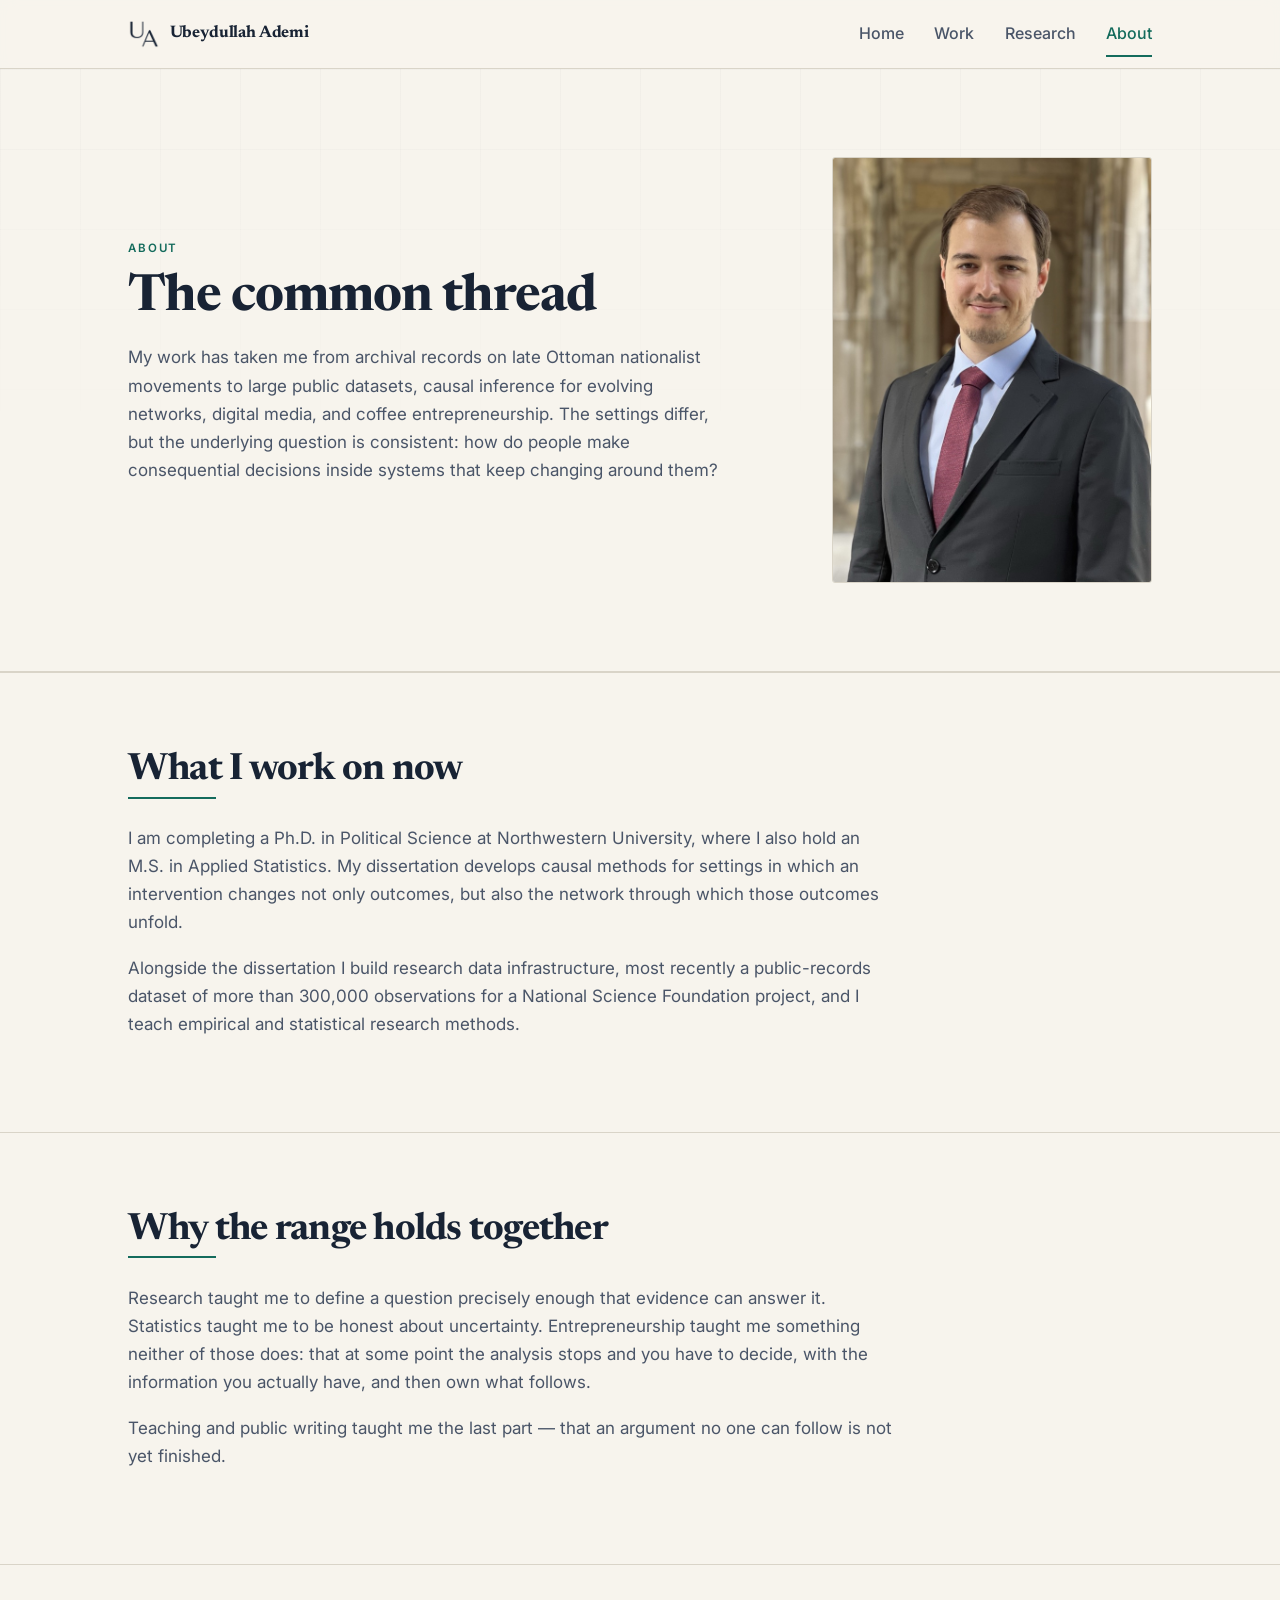
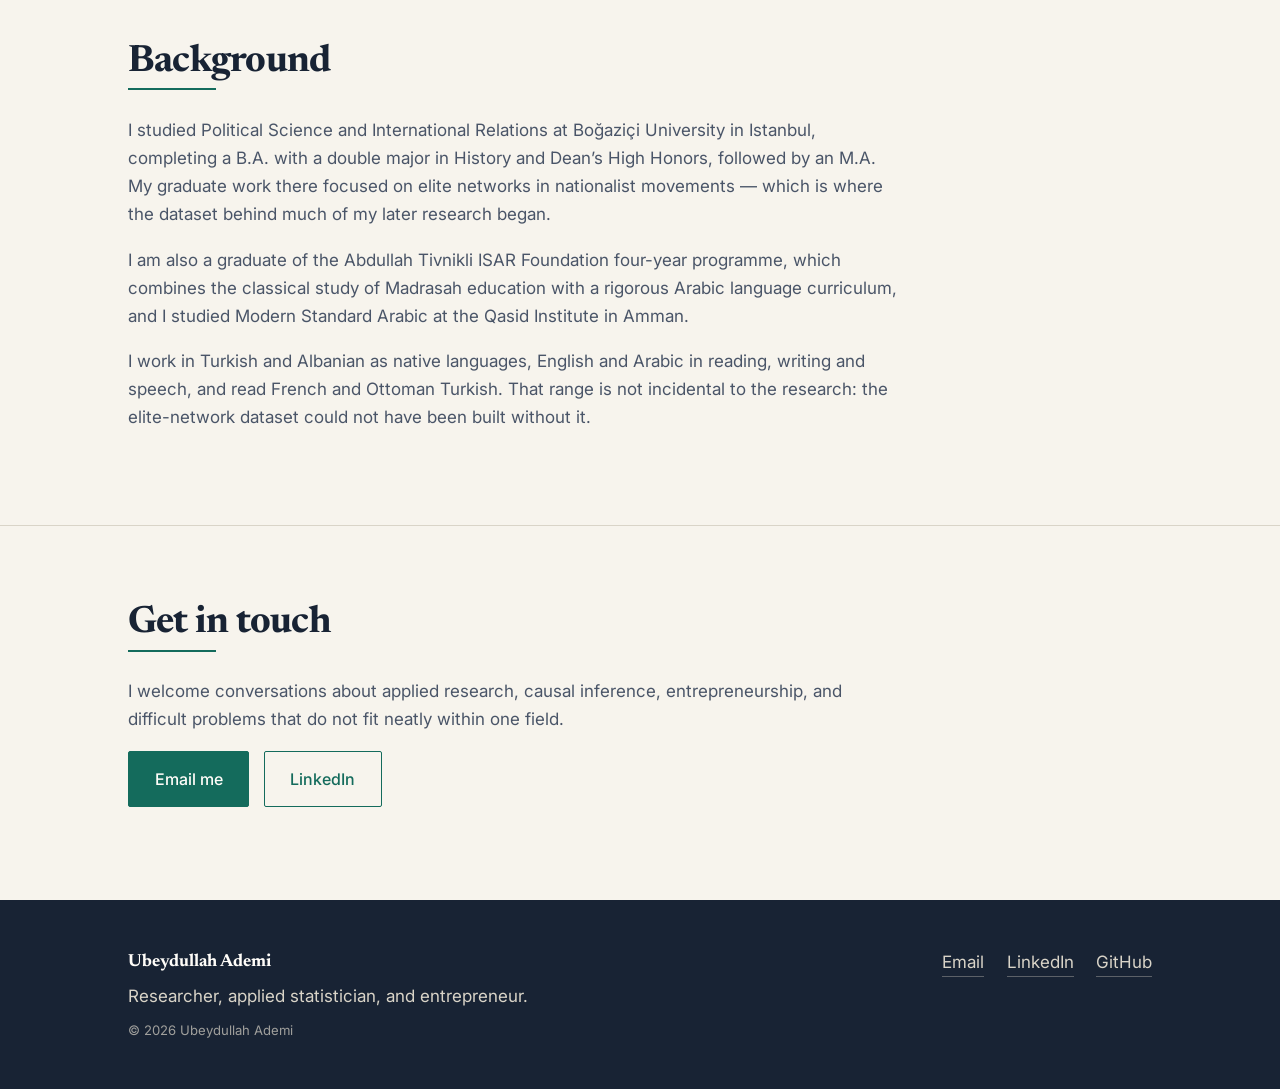
==== about/index.html @ 15fc5e9a "Static site: home, work, research, about" ====
<!doctype html>
<html lang="en">
<head>
<meta charset="utf-8">
<meta name="viewport" content="width=device-width,initial-scale=1">
<title>About | Ubeydullah Ademi</title>
<meta name="description" content="From archival records on late Ottoman political movements to causal inference, large public datasets, digital media, and coffee entrepreneurship.">
<link rel="canonical" href="https://ubeydullahademi.com/about/">
<meta property="og:type" content="profile">
<meta property="og:title" content="About | Ubeydullah Ademi">
<meta property="og:description" content="How the research, the statistics, and the business fit together.">
<meta property="og:url" content="https://ubeydullahademi.com/about/">
<meta property="og:image" content="https://ubeydullahademi.com/assets/social.jpg">
<meta name="twitter:card" content="summary_large_image">
<link rel="preconnect" href="https://fonts.googleapis.com">
<link rel="preconnect" href="https://fonts.gstatic.com" crossorigin>
<link href="https://fonts.googleapis.com/css2?family=Inter:wght@400;500;600&family=Newsreader:opsz,wght@6..72,600;6..72,700&display=swap" rel="stylesheet">
<link rel="icon" href="/assets/favicon-32.png" sizes="32x32">
<link rel="icon" href="/assets/favicon-16.png" sizes="16x16">
<link rel="apple-touch-icon" href="/assets/apple-touch-icon.png">
<link rel="stylesheet" href="/assets/style.css">
</head>
<body>

<header class="site-head">
  <div class="wrap">
    <a class="brand" href="/"><img src="/assets/mark.png" alt="" width="32" height="32"><span>Ubeydullah Ademi</span></a>
    <nav class="nav" aria-label="Primary">
      <a href="/">Home</a>
      <a href="/work/">Work</a>
      <a href="/research/">Research</a>
      <a href="/about/" aria-current="page">About</a>
    </nav>
  </div>
</header>

<main>

<section class="hero" style="border-bottom:1px solid var(--rule)">
  <div class="wrap" style="grid-template-columns:1.25fr .75fr">
    <div>
      <p class="eyebrow">About</p>
      <h1 style="font-size:clamp(2.2rem,4.5vw,3.2rem)">The common thread</h1>
      <p class="intro" style="margin-top:1.2rem">My work has taken me from archival records on late Ottoman nationalist movements to large public datasets, causal inference for evolving networks, digital media, and coffee entrepreneurship. The settings differ, but the underlying question is consistent: how do people make consequential decisions inside systems that keep changing around them?</p>
    </div>
    <img src="/assets/portrait.jpg" alt="Ubeydullah Ademi" width="675" height="900"
         style="border:1px solid var(--rule);border-radius:3px;margin-left:auto;max-width:320px">
  </div>
</section>

<section class="section">
  <div class="wrap">
    <div class="reveal"><h2>What I work on now</h2><span class="rule"></span></div>
    <div class="measure reveal reveal-d1">
      <p>I am completing a Ph.D. in Political Science at Northwestern University, where I also hold an M.S. in Applied Statistics. My dissertation develops causal methods for settings in which an intervention changes not only outcomes, but also the network through which those outcomes unfold.</p>
      <p>Alongside the dissertation I build research data infrastructure, most recently a public-records dataset of more than 300,000 observations for a National Science Foundation project, and I teach empirical and statistical research methods.</p>
    </div>
  </div>
</section>

<section class="section">
  <div class="wrap">
    <div class="reveal"><h2>Why the range holds together</h2><span class="rule"></span></div>
    <div class="measure reveal reveal-d1">
      <p>Research taught me to define a question precisely enough that evidence can answer it. Statistics taught me to be honest about uncertainty. Entrepreneurship taught me something neither of those does: that at some point the analysis stops and you have to decide, with the information you actually have, and then own what follows.</p>
      <p>Teaching and public writing taught me the last part — that an argument no one can follow is not yet finished.</p>
    </div>
  </div>
</section>

<section class="section">
  <div class="wrap">
    <div class="reveal"><h2>Background</h2><span class="rule"></span></div>
    <div class="measure reveal reveal-d1">
      <p>I studied Political Science and International Relations at Bo&#287;azi&#231;i University in Istanbul, completing a B.A. with a double major in History and Dean&rsquo;s High Honors, followed by an M.A. My graduate work there focused on elite networks in nationalist movements — which is where the dataset behind much of my later research began.</p>
      <p>I am also a graduate of the Abdullah Tivnikli ISAR Foundation four-year programme, which combines the classical study of Madrasah education with a rigorous Arabic language curriculum, and I studied Modern Standard Arabic at the Qasid Institute in Amman.</p>
      <p>I work in Turkish and Albanian as native languages, English and Arabic in reading, writing and speech, and read French and Ottoman Turkish. That range is not incidental to the research: the elite-network dataset could not have been built without it.</p>
    </div>
  </div>
</section>

<section class="section">
  <div class="wrap">
    <div class="reveal"><h2>Get in touch</h2><span class="rule"></span></div>
    <div class="measure reveal reveal-d1">
      <p>I welcome conversations about applied research, causal inference, entrepreneurship, and difficult problems that do not fit neatly within one field.</p>
      <p class="btn-row">
        <a class="btn" href="mailto:ubeydullahademi2027@u.northwestern.edu">Email me</a>
        <a class="btn ghost" href="https://www.linkedin.com/in/ubeydullahademi">LinkedIn</a>
      </p>
    </div>
  </div>
</section>

</main>

<footer class="site-foot">
  <div class="wrap">
    <div>
      <div class="name">Ubeydullah Ademi</div>
      <div>Researcher, applied statistician, and entrepreneur.</div>
      <small>&copy; 2026 Ubeydullah Ademi</small>
    </div>
    <div class="links">
      <a href="mailto:ubeydullahademi2027@u.northwestern.edu">Email</a>
      <a href="https://www.linkedin.com/in/ubeydullahademi">LinkedIn</a>
      <a href="https://github.com/UAdemi">GitHub</a>
    </div>
  </div>
</footer>

<script src="/assets/motion.js" defer></script>
</body>
</html>
---- assets/style.css ----
/* ============================================================
   Ubeydullah Ademi — warm editorial system
   ============================================================ */
:root{
  --bg:#F7F4ED;
  --surface:#FFFDF9;
  --ink:#182334;
  --body:#4A5568;
  --accent:#146B5C;
  --accent-dark:#0F5548;
  --rule:#D9D4C8;
  --serif:"Newsreader",Georgia,"Times New Roman",serif;
  --sans:"Inter",-apple-system,BlinkMacSystemFont,"Segoe UI",Roboto,Helvetica,Arial,sans-serif;
  --measure:70ch;
  --pad:clamp(1.25rem,5vw,3rem);
}

*,*::before,*::after{box-sizing:border-box}
html{-webkit-text-size-adjust:100%}
body{
  margin:0;background:var(--bg);color:var(--body);
  font-family:var(--sans);font-size:1.0625rem;line-height:1.65;
  -webkit-font-smoothing:antialiased;
}
img{max-width:100%;height:auto;display:block}
a{color:var(--accent);text-decoration:none;border-bottom:1px solid rgba(20,107,92,.32);transition:border-color .18s ease,background-color .18s ease}
a:hover{border-bottom-color:var(--accent);background:rgba(20,107,92,.07)}
::selection{background:var(--accent);color:var(--surface)}

.wrap{max-width:1120px;margin:0 auto;padding:0 var(--pad)}
.measure{max-width:var(--measure)}

/* ---------- typography ---------- */
h1,h2,h3{font-family:var(--serif);color:var(--ink);margin:0;line-height:1.12;letter-spacing:-.02em;font-weight:700}
h1{font-size:clamp(2.6rem,6vw,4.5rem);line-height:1.02}
h2{font-size:clamp(1.8rem,3.4vw,2.35rem)}
h3{font-size:clamp(1.2rem,2vw,1.45rem);font-weight:600;letter-spacing:-.01em}
p{margin:0 0 1.1rem}
strong{color:var(--ink);font-weight:600}
.lede{font-size:clamp(1.3rem,2.3vw,1.85rem);line-height:1.35;color:var(--body);letter-spacing:-.01em;max-width:32ch;margin:0 0 1.4rem}
.meta{font-size:.86rem;color:var(--body);letter-spacing:.02em}
.eyebrow{font-size:.72rem;letter-spacing:.16em;text-transform:uppercase;color:var(--accent);font-weight:600;margin:0 0 .9rem}

/* ---------- header / nav ---------- */
.site-head{border-bottom:1px solid var(--rule);position:sticky;top:0;background:rgba(247,244,237,.88);backdrop-filter:saturate(1.4) blur(8px);z-index:50}
.site-head .wrap{display:flex;align-items:center;justify-content:space-between;gap:1.5rem;min-height:68px}
.brand{display:flex;align-items:center;gap:.6rem;font-family:var(--serif);font-weight:700;color:var(--ink);border:0;font-size:1.05rem;letter-spacing:-.01em}
.brand img{width:32px;height:32px;flex:0 0 auto;transition:opacity .2s ease}
.brand:hover{background:none;color:var(--accent)}
.brand:hover img{opacity:.72}
.nav{display:flex;gap:1.9rem;align-items:center}
.nav a{color:var(--body);border:0;font-weight:500;font-size:1rem;padding:.55rem 0;border-bottom:2px solid transparent}
.nav a:hover,.nav a[aria-current=page]{color:var(--accent);border-bottom-color:var(--accent);background:none}

/* ---------- hero ---------- */
.hero{position:relative;overflow:hidden}
.hero::before{
  content:"";position:absolute;inset:0 0 auto 0;height:62%;pointer-events:none;z-index:0;
  background-image:linear-gradient(rgba(24,35,52,.024) 1px,transparent 1px),
                   linear-gradient(90deg,rgba(24,35,52,.024) 1px,transparent 1px);
  background-size:80px 80px;
  -webkit-mask-image:linear-gradient(#000,transparent);mask-image:linear-gradient(#000,transparent);
}
.hero .wrap{position:relative;z-index:1;display:grid;grid-template-columns:1fr auto;gap:clamp(2rem,5vw,4rem);align-items:center;padding-top:clamp(3rem,7vw,5.5rem);padding-bottom:clamp(3rem,7vw,5.5rem)}
.hero h1{margin-bottom:1.1rem}

.btn-row{display:flex;gap:.9rem;flex-wrap:wrap;margin-top:.4rem}
.btn{display:inline-block;padding:.85rem 1.6rem;border-radius:2px;font-weight:500;font-size:1rem;border:1px solid var(--accent);background:var(--accent);color:var(--surface);transition:background-color .2s ease,border-color .2s ease,transform .2s ease}
.btn:hover{background:var(--accent-dark);border-color:var(--accent-dark);color:var(--surface);transform:translateY(-1px)}
.btn.ghost{background:transparent;color:var(--accent)}
.btn.ghost:hover{background:rgba(20,107,92,.08);color:var(--accent)}

/* ---------- sections ---------- */
.section{padding:clamp(3rem,6vw,4.75rem) 0;border-top:1px solid var(--rule)}
.section h2{margin-bottom:.35rem}
.rule{display:block;height:2px;width:0;background:var(--accent);margin:0 0 1.6rem}
.is-in .rule{width:88px;transition:width .7s cubic-bezier(.22,.61,.36,1) .1s}

/* ---------- work cards ---------- */
.cards{display:grid;gap:1.25rem;margin-top:.5rem}
.card{background:var(--surface);border:1px solid var(--rule);border-radius:3px;padding:clamp(1.4rem,3vw,2rem);transition:border-color .25s ease,transform .25s ease}
.card:hover{border-color:var(--accent);transform:translateY(-2px)}
.card h3{margin-bottom:.6rem}
.card p{margin-bottom:.8rem}
.card .meta{border-top:1px solid var(--rule);padding-top:.85rem;margin-top:1rem;font-style:italic}

.case{border-top:1px solid var(--rule);padding:clamp(2rem,4vw,3rem) 0}
.case:first-of-type{border-top:0}
.case dl{margin:0}
.case dt{font-size:.72rem;letter-spacing:.14em;text-transform:uppercase;color:var(--accent);font-weight:600;margin-top:1.2rem}
.case dd{margin:.35rem 0 0}

blockquote{margin:0 0 1.4rem;padding:0 0 0 1.4rem;border-left:2px solid var(--accent);font-family:var(--serif);font-size:clamp(1.25rem,2.2vw,1.6rem);line-height:1.35;color:var(--ink);letter-spacing:-.01em}

ul.clean{list-style:none;padding:0;margin:0}
ul.clean li{padding:.6rem 0 .6rem 1.6rem;position:relative;border-bottom:1px solid var(--rule)}
ul.clean li::before{content:"";position:absolute;left:0;top:1.15rem;width:8px;height:8px;border-radius:50%;border:2px solid var(--accent)}
ul.clean li:last-child{border-bottom:0}

/* ---------- split (portrait + text) ---------- */
.split{display:grid;grid-template-columns:300px 1fr;gap:clamp(1.75rem,4vw,3.25rem);align-items:center}
.split img{border:1px solid var(--rule);border-radius:3px;width:100%}
@media(max-width:760px){
  .split{grid-template-columns:1fr;gap:1.5rem}
  .split img{max-width:260px}
}

/* ---------- footer ---------- */
.site-foot{background:var(--ink);color:var(--rule);margin-top:0}
.site-foot .wrap{padding-top:3rem;padding-bottom:3rem;display:flex;justify-content:space-between;gap:2rem;flex-wrap:wrap}
.site-foot a{color:var(--rule);border-bottom-color:rgba(217,212,200,.35)}
.site-foot a:hover{color:var(--surface);background:none;border-bottom-color:var(--surface)}
.site-foot .name{font-family:var(--serif);color:var(--surface);font-size:1.1rem;font-weight:700;margin-bottom:.3rem}
.site-foot .links{display:flex;gap:1.4rem;flex-wrap:wrap;align-items:flex-start}
.site-foot small{opacity:.7;display:block;margin-top:.6rem;font-size:.82rem}

/* ============================================================
   Hero diagram — fragments resolve into one path
   ============================================================ */
.viz{display:block;width:100%;max-width:460px;margin-left:auto;height:auto;overflow:visible}
.viz-band{border-top:1px solid var(--rule);padding:clamp(2rem,4vw,3rem) 0}
.viz-band .viz{margin:0 auto;max-width:440px}
.viz-band .cap{text-align:center;max-width:48ch;margin:.6rem auto 0;color:var(--body);font-size:.95rem}
.hero-portrait{
  width:100%;max-width:210px;aspect-ratio:1;object-fit:cover;object-position:50% 22%;
  border-radius:50%;margin-left:auto;
  border:1px solid var(--rule);
  filter:saturate(.92);
}
.viz .edge{stroke:var(--rule);stroke-width:1;fill:none}
.viz .node{fill:var(--body)}
.viz .path{stroke:var(--accent);stroke-width:2.5;fill:none;stroke-linecap:round}
.viz .stage{fill:var(--bg);stroke:var(--accent);stroke-width:2}
.viz .label{font-family:var(--sans);font-size:11px;letter-spacing:.11em;text-transform:uppercase;fill:var(--body)}

@media(prefers-reduced-motion:no-preference){
  /* diagram holds its start state until the band scrolls into view */
  .viz-band .viz .edge{stroke-dasharray:var(--len,200);stroke-dashoffset:var(--len,200)}
  .viz-band .viz .node,.viz-band .viz .stage,.viz-band .viz .label{opacity:0}
  .viz-band .viz .path{stroke-dasharray:640;stroke-dashoffset:640}

  .is-in .viz .edge{animation:draw .55s ease-out forwards}
  .is-in .viz .node{transform-box:fill-box;transform-origin:center;animation:pop .4s cubic-bezier(.22,.61,.36,1) forwards}
  .is-in .viz .path{animation:draw .95s cubic-bezier(.4,0,.2,1) 1.75s forwards}
  .is-in .viz .stage{transform-box:fill-box;transform-origin:center;animation:pop .35s cubic-bezier(.22,.61,.36,1) forwards}
  .is-in .viz .label{animation:fade .45s ease-out forwards}
  .is-in .viz .breathe{animation:breathe 8s ease-in-out 3.3s infinite}

  .n1{animation-delay:.45s}.n2{animation-delay:.51s}.n3{animation-delay:.57s}.n4{animation-delay:.63s}
  .n5{animation-delay:.69s}.n6{animation-delay:.75s}.n7{animation-delay:.81s}.n8{animation-delay:.87s}
  .e1{animation-delay:1.00s}.e2{animation-delay:1.07s}.e3{animation-delay:1.14s}.e4{animation-delay:1.21s}
  .e5{animation-delay:1.28s}.e6{animation-delay:1.35s}.e7{animation-delay:1.42s}.e8{animation-delay:1.49s}
  .s1{animation-delay:2.20s}.s2{animation-delay:2.30s}.s3{animation-delay:2.40s}.s4{animation-delay:2.50s}
  .l1{animation-delay:2.55s}.l2{animation-delay:2.63s}.l3{animation-delay:2.71s}.l4{animation-delay:2.79s}

  /* hero copy */
  .hero h1,.hero .lede,.hero .intro,.hero .btn-row{opacity:0;animation:rise .6s cubic-bezier(.22,.61,.36,1) forwards}
  .hero .lede{animation-delay:.10s}
  .hero .intro{animation-delay:.20s}
  .hero .btn-row{animation-delay:.30s}

  /* scroll reveals — driven by JS adding .is-in */
  .reveal{opacity:0;transform:translateY(12px);transition:opacity .6s ease-out,transform .6s cubic-bezier(.22,.61,.36,1)}
  .reveal.is-in{opacity:1;transform:none}
  .reveal-d1{transition-delay:.08s}.reveal-d2{transition-delay:.16s}.reveal-d3{transition-delay:.24s}
}

@keyframes draw{to{stroke-dashoffset:0}}
@keyframes pop{from{opacity:0;transform:scale(.2)}to{opacity:1;transform:scale(1)}}
@keyframes fade{to{opacity:1}}
@keyframes rise{from{opacity:0;transform:translateY(12px)}to{opacity:1;transform:none}}
@keyframes breathe{0%,100%{transform:translateY(0)}50%{transform:translateY(-3px)}}

/* ---------- responsive ---------- */
@media(max-width:860px){
  .hero .wrap{grid-template-columns:1fr}
  .viz{max-width:380px;margin:1.5rem auto 0}
  .lede{max-width:none}
  .nav{gap:1.1rem}
  .nav a{font-size:.95rem;min-height:44px;display:flex;align-items:center}
  .hero::before{display:none}
  .site-head .wrap{flex-wrap:wrap;min-height:0;padding-top:.6rem;padding-bottom:.6rem}
}
@media(max-width:520px){
  .brand{font-size:.98rem}
  .nav{gap:.9rem}
  .btn{flex:1 1 auto;text-align:center}
}
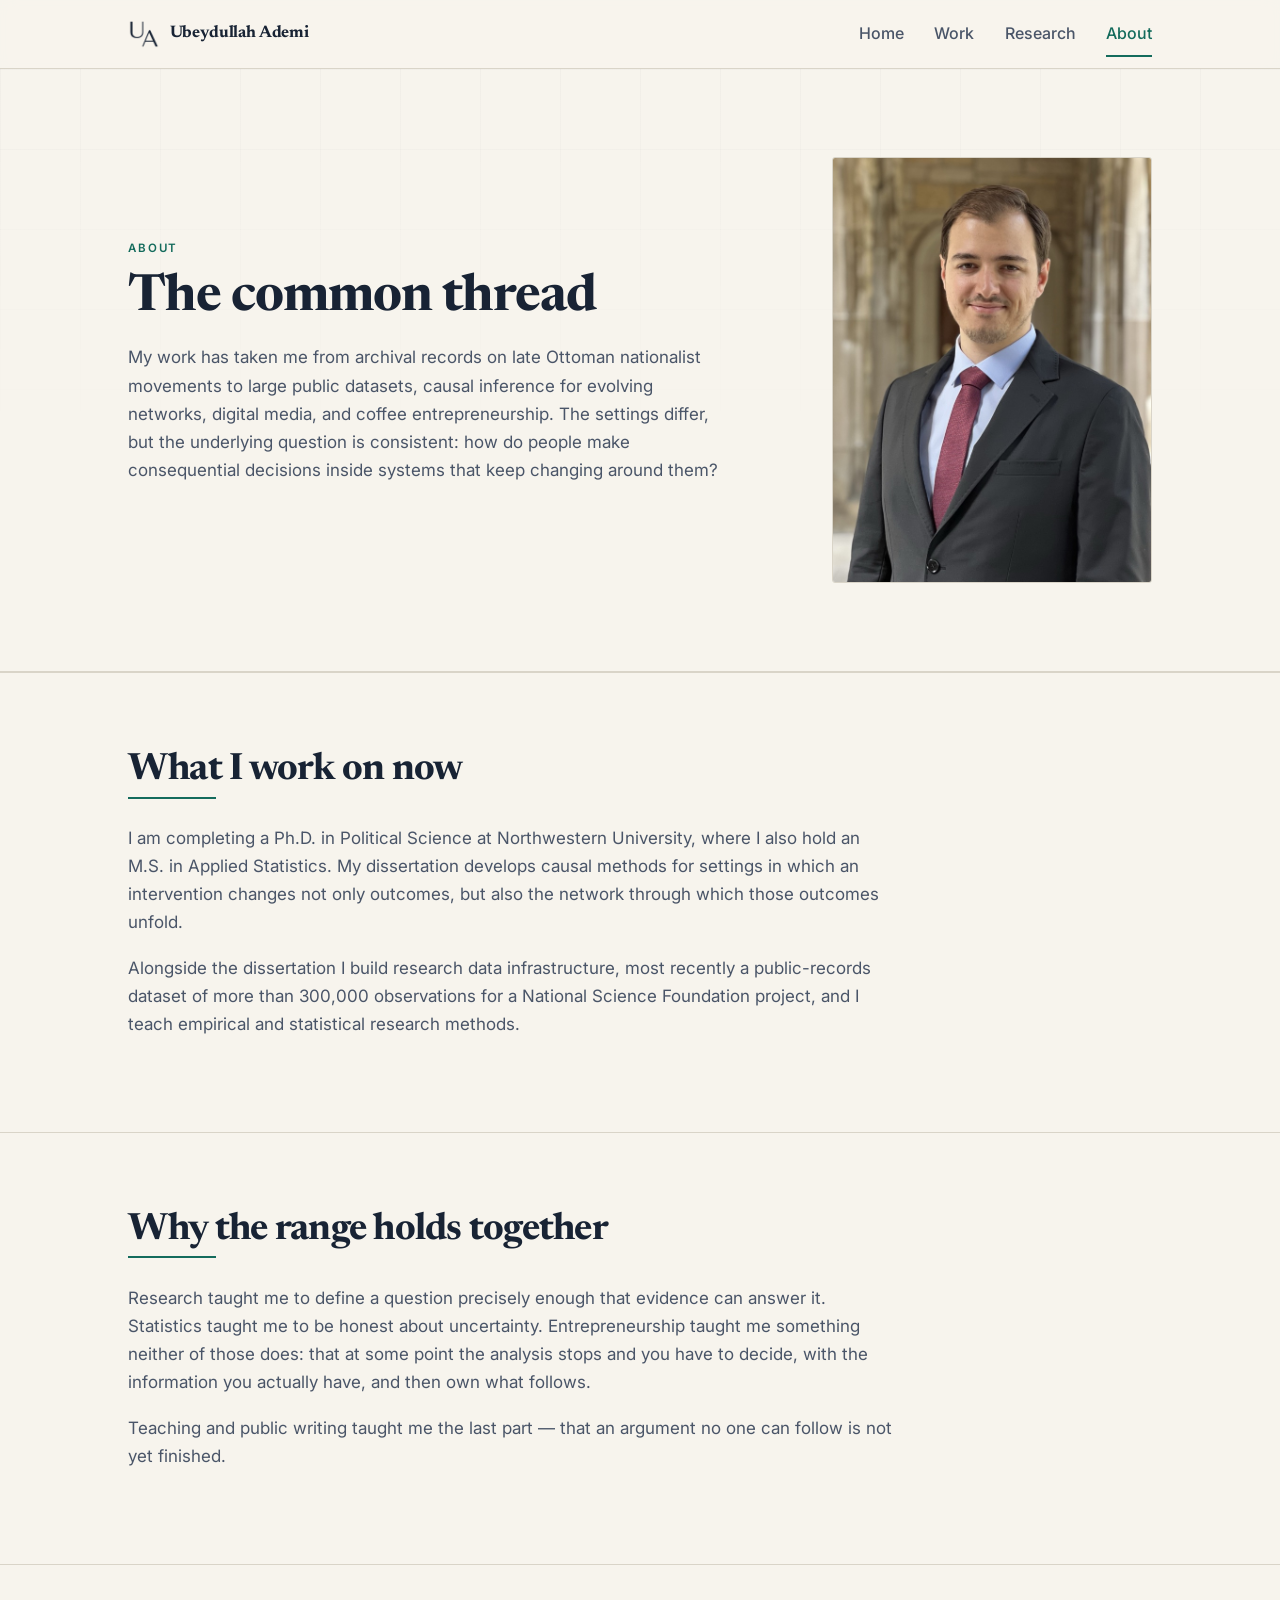
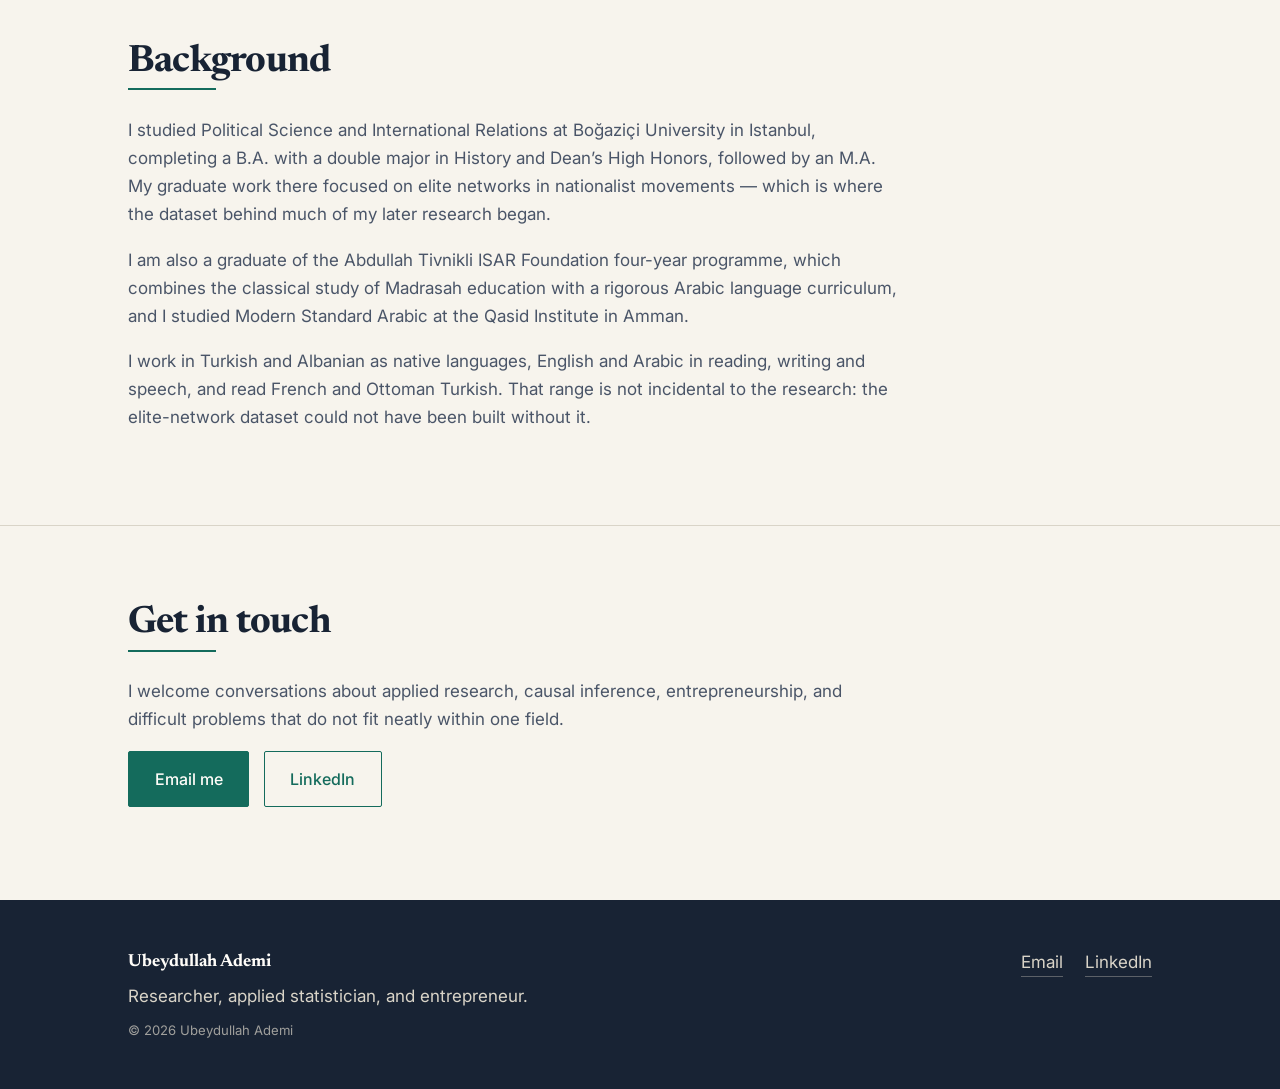
==== commit 92210324: "Remove GitHub link from footer" ====
--- a/about/index.html
+++ b/about/index.html
@@ -11,6 +11,8 @@
 <meta property="og:description" content="How the research, the statistics, and the business fit together.">
 <meta property="og:url" content="https://ubeydullahademi.com/about/">
 <meta property="og:image" content="https://ubeydullahademi.com/assets/social.jpg">
+<meta property="og:image:width" content="1200">
+<meta property="og:image:height" content="630">
 <meta name="twitter:card" content="summary_large_image">
 <link rel="preconnect" href="https://fonts.googleapis.com">
 <link rel="preconnect" href="https://fonts.gstatic.com" crossorigin>
@@ -104,11 +106,13 @@
     <div class="links">
       <a href="mailto:ubeydullahademi2027@u.northwestern.edu">Email</a>
       <a href="https://www.linkedin.com/in/ubeydullahademi">LinkedIn</a>
-      <a href="https://github.com/UAdemi">GitHub</a>
     </div>
   </div>
 </footer>
 
 <script src="/assets/motion.js" defer></script>
+<!-- Cloudflare Web Analytics -->
+<script defer src='https://static.cloudflareinsights.com/beacon.min.js' data-cf-beacon='{"token": "eef68b6fd0c84ef3941f42761e1751e2"}'></script>
+<!-- End Cloudflare Web Analytics -->
 </body>
 </html>
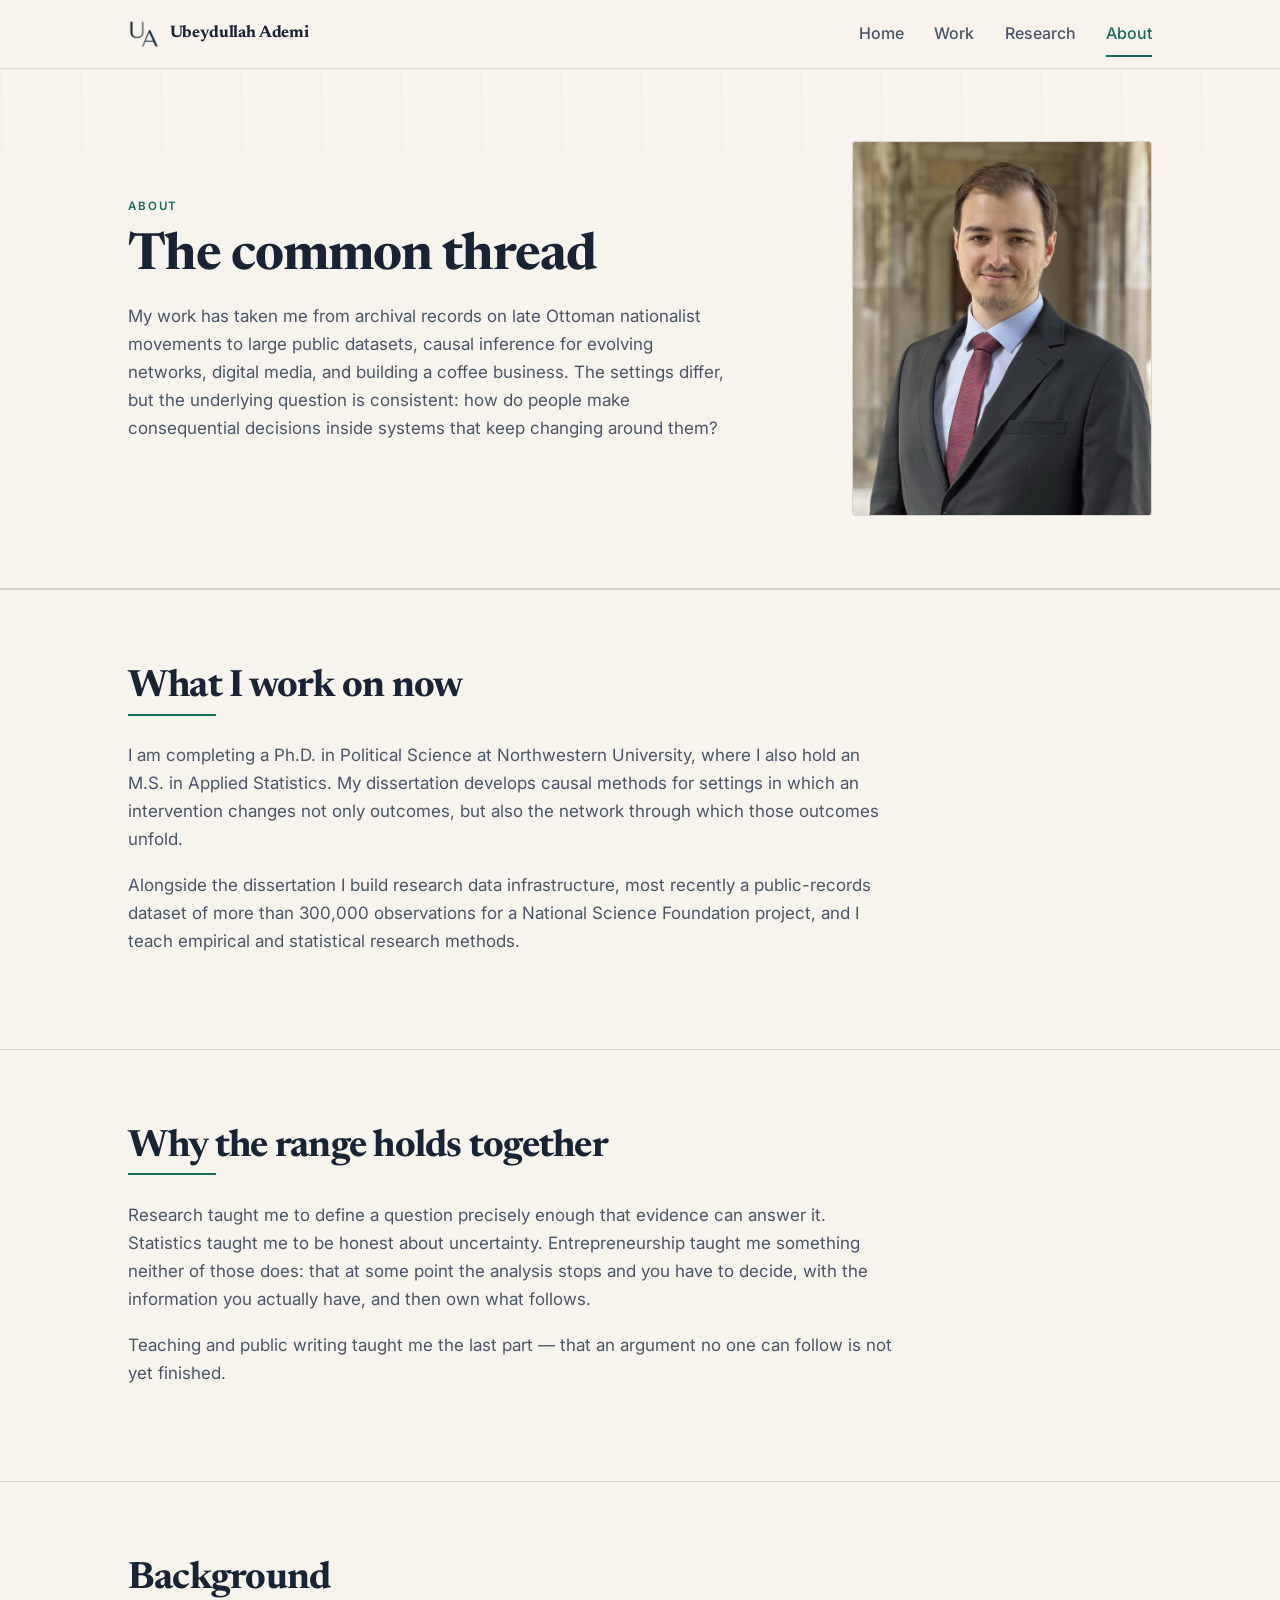
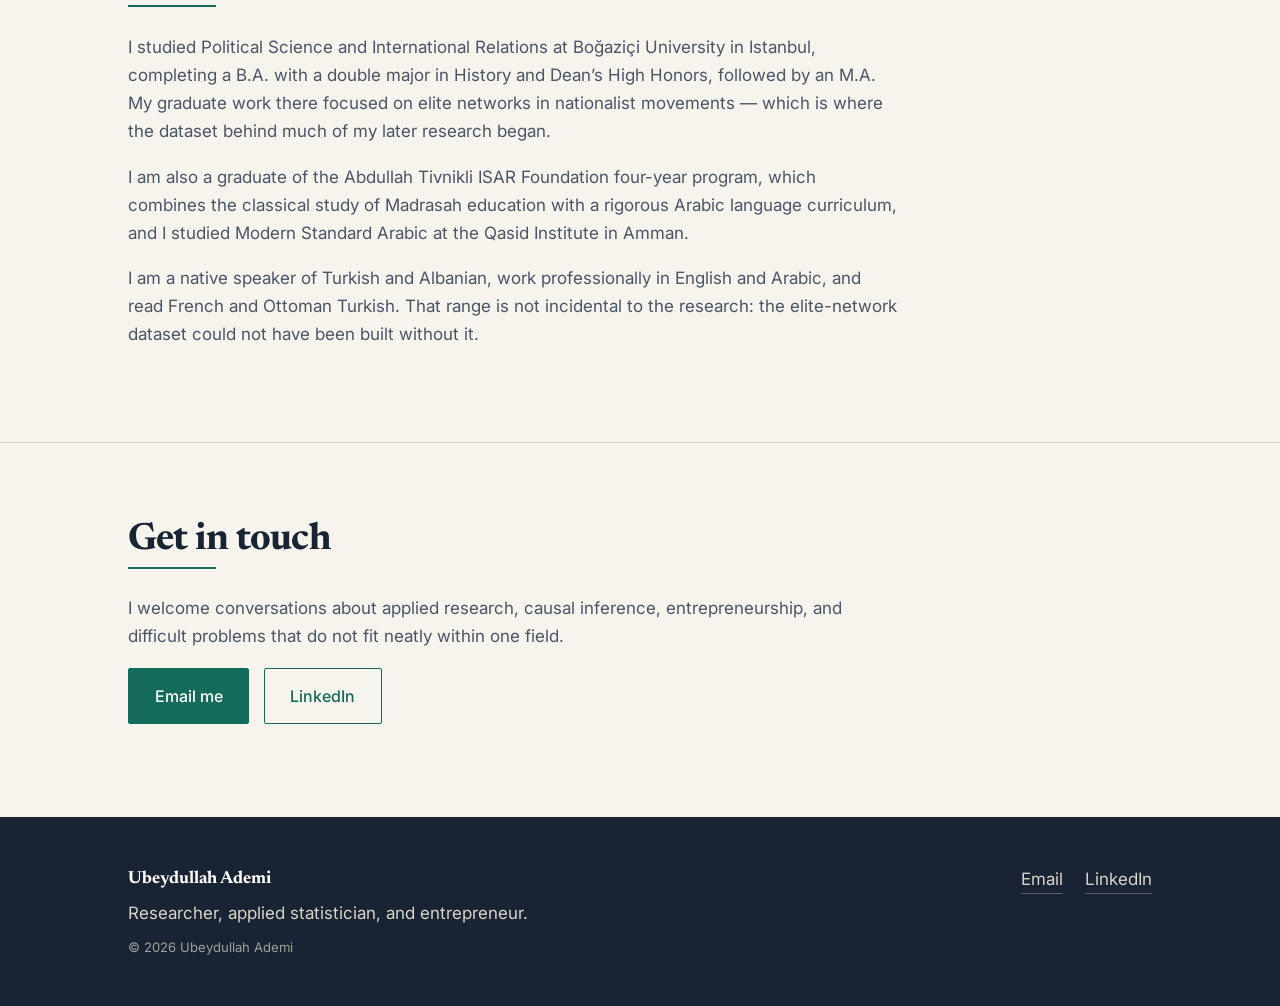
==== commit f8d68947: "Redesign animation as wide left-to-right transformation; 2x2 work grid; dark current-focus; work num" ====
--- a/about/index.html
+++ b/about/index.html
@@ -3,8 +3,9 @@
 <head>
 <meta charset="utf-8">
 <meta name="viewport" content="width=device-width,initial-scale=1">
+<script>document.documentElement.className+=' js';</script>
 <title>About | Ubeydullah Ademi</title>
-<meta name="description" content="From archival records on late Ottoman political movements to causal inference, large public datasets, digital media, and coffee entrepreneurship.">
+<meta name="description" content="From archival records on late Ottoman political movements to causal inference, large public datasets, digital media, and building a coffee business.">
 <link rel="canonical" href="https://ubeydullahademi.com/about/">
 <meta property="og:type" content="profile">
 <meta property="og:title" content="About | Ubeydullah Ademi">
@@ -14,6 +15,7 @@
 <meta property="og:image:width" content="1200">
 <meta property="og:image:height" content="630">
 <meta name="twitter:card" content="summary_large_image">
+<meta name="twitter:image" content="https://ubeydullahademi.com/assets/social.jpg">
 <link rel="preconnect" href="https://fonts.googleapis.com">
 <link rel="preconnect" href="https://fonts.gstatic.com" crossorigin>
 <link href="https://fonts.googleapis.com/css2?family=Inter:wght@400;500;600&family=Newsreader:opsz,wght@6..72,600;6..72,700&display=swap" rel="stylesheet">
@@ -23,6 +25,8 @@
 <link rel="stylesheet" href="/assets/style.css">
 </head>
 <body>
+
+<a class="skip" href="#main">Skip to main content</a>
 
 <header class="site-head">
   <div class="wrap">
@@ -36,17 +40,17 @@
   </div>
 </header>
 
-<main>
+<main id="main">
 
 <section class="hero" style="border-bottom:1px solid var(--rule)">
   <div class="wrap" style="grid-template-columns:1.25fr .75fr">
     <div>
       <p class="eyebrow">About</p>
       <h1 style="font-size:clamp(2.2rem,4.5vw,3.2rem)">The common thread</h1>
-      <p class="intro" style="margin-top:1.2rem">My work has taken me from archival records on late Ottoman nationalist movements to large public datasets, causal inference for evolving networks, digital media, and coffee entrepreneurship. The settings differ, but the underlying question is consistent: how do people make consequential decisions inside systems that keep changing around them?</p>
+      <p class="intro" style="margin-top:1.2rem">My work has taken me from archival records on late Ottoman nationalist movements to large public datasets, causal inference for evolving networks, digital media, and building a coffee business. The settings differ, but the underlying question is consistent: how do people make consequential decisions inside systems that keep changing around them?</p>
     </div>
     <img src="/assets/portrait.jpg" alt="Ubeydullah Ademi" width="675" height="900"
-         style="border:1px solid var(--rule);border-radius:3px;margin-left:auto;max-width:320px">
+         class="about-portrait">
   </div>
 </section>
 
@@ -75,8 +79,8 @@
     <div class="reveal"><h2>Background</h2><span class="rule"></span></div>
     <div class="measure reveal reveal-d1">
       <p>I studied Political Science and International Relations at Bo&#287;azi&#231;i University in Istanbul, completing a B.A. with a double major in History and Dean&rsquo;s High Honors, followed by an M.A. My graduate work there focused on elite networks in nationalist movements — which is where the dataset behind much of my later research began.</p>
-      <p>I am also a graduate of the Abdullah Tivnikli ISAR Foundation four-year programme, which combines the classical study of Madrasah education with a rigorous Arabic language curriculum, and I studied Modern Standard Arabic at the Qasid Institute in Amman.</p>
-      <p>I work in Turkish and Albanian as native languages, English and Arabic in reading, writing and speech, and read French and Ottoman Turkish. That range is not incidental to the research: the elite-network dataset could not have been built without it.</p>
+      <p>I am also a graduate of the Abdullah Tivnikli ISAR Foundation four-year program, which combines the classical study of Madrasah education with a rigorous Arabic language curriculum, and I studied Modern Standard Arabic at the Qasid Institute in Amman.</p>
+      <p>I am a native speaker of Turkish and Albanian, work professionally in English and Arabic, and read French and Ottoman Turkish. That range is not incidental to the research: the elite-network dataset could not have been built without it.</p>
     </div>
   </div>
 </section>
--- a/assets/style.css
+++ b/assets/style.css
@@ -3,11 +3,13 @@
    ============================================================ */
 :root{
   --bg:#F7F4ED;
+  --bg-2:#F0ECE3;          /* quiet secondary surface */
   --surface:#FFFDF9;
   --ink:#182334;
   --body:#4A5568;
   --accent:#146B5C;
   --accent-dark:#0F5548;
+  --clay:#945F3A;          /* outcome only */
   --rule:#D9D4C8;
   --serif:"Newsreader",Georgia,"Times New Roman",serif;
   --sans:"Inter",-apple-system,BlinkMacSystemFont,"Segoe UI",Roboto,Helvetica,Arial,sans-serif;
@@ -29,6 +31,10 @@
 
 .wrap{max-width:1120px;margin:0 auto;padding:0 var(--pad)}
 .measure{max-width:var(--measure)}
+
+.skip{position:absolute;left:-9999px;top:0;background:var(--ink);color:var(--surface);padding:.7rem 1.1rem;border:0;z-index:200}
+.skip:focus{left:.5rem;top:.5rem}
+:focus-visible{outline:2px solid var(--accent);outline-offset:3px}
 
 /* ---------- typography ---------- */
 h1,h2,h3{font-family:var(--serif);color:var(--ink);margin:0;line-height:1.12;letter-spacing:-.02em;font-weight:700}
@@ -61,8 +67,17 @@
   background-size:80px 80px;
   -webkit-mask-image:linear-gradient(#000,transparent);mask-image:linear-gradient(#000,transparent);
 }
-.hero .wrap{position:relative;z-index:1;display:grid;grid-template-columns:1fr auto;gap:clamp(2rem,5vw,4rem);align-items:center;padding-top:clamp(3rem,7vw,5.5rem);padding-bottom:clamp(3rem,7vw,5.5rem)}
+.hero .wrap{position:relative;z-index:1;display:grid;grid-template-columns:1fr auto;gap:clamp(2rem,5vw,4rem);align-items:center;padding-top:clamp(2.5rem,6vw,4.5rem);padding-bottom:clamp(2.5rem,6vw,4.5rem)}
 .hero h1{margin-bottom:1.1rem}
+
+.hero-portrait{
+  width:100%;max-width:200px;aspect-ratio:4/5;object-fit:cover;object-position:50% 18%;
+  border-radius:3px;margin-left:auto;border:1px solid var(--rule);filter:saturate(.92);
+}
+.about-portrait{
+  width:100%;max-width:300px;aspect-ratio:4/5;object-fit:cover;object-position:50% 20%;
+  border-radius:3px;margin-left:auto;border:1px solid var(--rule);filter:saturate(.92);
+}
 
 .btn-row{display:flex;gap:.9rem;flex-wrap:wrap;margin-top:.4rem}
 .btn{display:inline-block;padding:.85rem 1.6rem;border-radius:2px;font-weight:500;font-size:1rem;border:1px solid var(--accent);background:var(--accent);color:var(--surface);transition:background-color .2s ease,border-color .2s ease,transform .2s ease}
@@ -75,20 +90,43 @@
 .section h2{margin-bottom:.35rem}
 .rule{display:block;height:2px;width:0;background:var(--accent);margin:0 0 1.6rem}
 .is-in .rule{width:88px;transition:width .7s cubic-bezier(.22,.61,.36,1) .1s}
-
-/* ---------- work cards ---------- */
+.no-js .rule{width:88px}
+
+/* dark section — the homepage's second act */
+.section.dark{background:var(--ink);color:#D9D4C8;border-top:0}
+.section.dark h2,.section.dark h3{color:var(--surface)}
+.section.dark p{color:#C9D0DB}
+.section.dark .rule{background:var(--accent)}
+.section.dark blockquote{border-left-color:var(--accent);color:var(--surface)}
+.section.dark a{color:#7FD3C1;border-bottom-color:rgba(127,211,193,.4)}
+.section.dark a:hover{color:#A8E5D6;background:rgba(127,211,193,.1);border-bottom-color:#A8E5D6}
+.section.dark .eyebrow{color:#7FD3C1}
+
+/* ---------- selected work: 2x2 ---------- */
 .cards{display:grid;gap:1.25rem;margin-top:.5rem}
-.card{background:var(--surface);border:1px solid var(--rule);border-radius:3px;padding:clamp(1.4rem,3vw,2rem);transition:border-color .25s ease,transform .25s ease}
+@media(min-width:820px){.cards.two-up{grid-template-columns:1fr 1fr}}
+.card{background:var(--surface);border:1px solid var(--rule);border-radius:3px;padding:clamp(1.4rem,3vw,1.9rem);transition:border-color .25s ease,transform .25s ease;display:flex;flex-direction:column}
 .card:hover{border-color:var(--accent);transform:translateY(-2px)}
-.card h3{margin-bottom:.6rem}
-.card p{margin-bottom:.8rem}
-.card .meta{border-top:1px solid var(--rule);padding-top:.85rem;margin-top:1rem;font-style:italic}
-
-.case{border-top:1px solid var(--rule);padding:clamp(2rem,4vw,3rem) 0}
-.case:first-of-type{border-top:0}
+.card .cat{font-size:.68rem;letter-spacing:.15em;text-transform:uppercase;color:var(--accent);font-weight:600;margin:0 0 .7rem}
+.card .figure{font-family:var(--serif);font-size:clamp(1.9rem,3.4vw,2.5rem);line-height:1;color:var(--ink);margin:0 0 .15rem;letter-spacing:-.02em}
+.card .figure-note{font-size:.8rem;color:var(--body);margin:0 0 1rem}
+.card h3{margin-bottom:.55rem}
+.card p{margin-bottom:.8rem;font-size:1rem}
+.card .meta{margin-top:auto;padding-top:.9rem;border-top:1px solid var(--rule)}
+
+/* ---------- work page cases ---------- */
+.case{border-top:1px solid var(--rule);padding:clamp(2.25rem,4.5vw,3.25rem) 0}
+.case-grid{display:grid;gap:clamp(1.25rem,3vw,2.75rem)}
+@media(min-width:860px){.case-grid{grid-template-columns:260px 1fr}}
+.case-num{font-family:var(--serif);font-size:2.4rem;line-height:1;color:var(--rule);margin:0 0 .5rem;letter-spacing:-.02em}
+.case-aside h2{font-size:clamp(1.5rem,2.6vw,1.95rem);margin-bottom:.7rem}
+.case-tags{font-size:.78rem;letter-spacing:.1em;text-transform:uppercase;color:var(--body);margin-top:1rem}
 .case dl{margin:0}
-.case dt{font-size:.72rem;letter-spacing:.14em;text-transform:uppercase;color:var(--accent);font-weight:600;margin-top:1.2rem}
+.case dt{font-size:.7rem;letter-spacing:.14em;text-transform:uppercase;color:var(--accent);font-weight:600;margin-top:1.3rem}
+.case dt:first-of-type{margin-top:0}
 .case dd{margin:.35rem 0 0}
+.case .result{background:var(--bg-2);border-left:2px solid var(--accent);padding:1rem 1.2rem;margin:.5rem 0 0;border-radius:2px}
+.case .result strong{font-family:var(--serif);font-size:1.15rem;color:var(--ink);display:block;font-weight:700}
 
 blockquote{margin:0 0 1.4rem;padding:0 0 0 1.4rem;border-left:2px solid var(--accent);font-family:var(--serif);font-size:clamp(1.25rem,2.2vw,1.6rem);line-height:1.35;color:var(--ink);letter-spacing:-.01em}
 
@@ -99,14 +137,10 @@
 
 /* ---------- split (portrait + text) ---------- */
 .split{display:grid;grid-template-columns:300px 1fr;gap:clamp(1.75rem,4vw,3.25rem);align-items:center}
-.split img{border:1px solid var(--rule);border-radius:3px;width:100%}
-@media(max-width:760px){
-  .split{grid-template-columns:1fr;gap:1.5rem}
-  .split img{max-width:260px}
-}
+@media(max-width:760px){.split{grid-template-columns:1fr;gap:1.5rem}}
 
 /* ---------- footer ---------- */
-.site-foot{background:var(--ink);color:var(--rule);margin-top:0}
+.site-foot{background:var(--ink);color:var(--rule)}
 .site-foot .wrap{padding-top:3rem;padding-bottom:3rem;display:flex;justify-content:space-between;gap:2rem;flex-wrap:wrap}
 .site-foot a{color:var(--rule);border-bottom-color:rgba(217,212,200,.35)}
 .site-foot a:hover{color:var(--surface);background:none;border-bottom-color:var(--surface)}
@@ -115,74 +149,87 @@
 .site-foot small{opacity:.7;display:block;margin-top:.6rem;font-size:.82rem}
 
 /* ============================================================
-   Hero diagram — fragments resolve into one path
+   Hero diagram — disorder becomes structure, left to right
    ============================================================ */
-.viz{display:block;width:100%;max-width:460px;margin-left:auto;height:auto;overflow:visible}
-.viz-band{border-top:1px solid var(--rule);padding:clamp(2rem,4vw,3rem) 0}
-.viz-band .viz{margin:0 auto;max-width:440px}
-.viz-band .cap{text-align:center;max-width:48ch;margin:.6rem auto 0;color:var(--body);font-size:.95rem}
-.hero-portrait{
-  width:100%;max-width:210px;aspect-ratio:1;object-fit:cover;object-position:50% 22%;
-  border-radius:50%;margin-left:auto;
-  border:1px solid var(--rule);
-  filter:saturate(.92);
-}
-.viz .edge{stroke:var(--rule);stroke-width:1;fill:none}
-.viz .node{fill:var(--body)}
+.viz-band{background:var(--bg-2);border-top:1px solid var(--rule);border-bottom:1px solid var(--rule);padding:clamp(2rem,4vw,2.75rem) 0}
+.viz{display:block;width:100%;max-width:960px;margin:0 auto;height:auto;overflow:visible}
+.viz .edge{stroke:var(--rule);stroke-width:1.25;fill:none}
+.viz .rec{fill:var(--body)}
 .viz .path{stroke:var(--accent);stroke-width:2.5;fill:none;stroke-linecap:round}
-.viz .stage{fill:var(--bg);stroke:var(--accent);stroke-width:2}
-.viz .label{font-family:var(--sans);font-size:11px;letter-spacing:.11em;text-transform:uppercase;fill:var(--body)}
+.viz .outcome{fill:var(--clay)}
+.viz .label{font-family:var(--sans);font-size:15px;letter-spacing:.1em;text-transform:uppercase;fill:var(--body)}
+.viz-band .cap{text-align:center;max-width:56ch;margin:1rem auto 0;color:var(--body);font-size:.95rem}
+/* below 700px the SVG scales too far down for legible in-image text — use real HTML instead */
+.viz-labels{display:none}
+@media(max-width:700px){
+  .viz .label{display:none}
+  .viz-labels{display:flex;justify-content:space-between;gap:.5rem;max-width:520px;margin:.9rem auto 0}
+  .viz-labels span{font-size:.72rem;letter-spacing:.08em;text-transform:uppercase;color:var(--body);text-align:center;flex:1}
+}
 
 @media(prefers-reduced-motion:no-preference){
-  /* diagram holds its start state until the band scrolls into view */
-  .viz-band .viz .edge{stroke-dasharray:var(--len,200);stroke-dashoffset:var(--len,200)}
-  .viz-band .viz .node,.viz-band .viz .stage,.viz-band .viz .label{opacity:0}
-  .viz-band .viz .path{stroke-dasharray:640;stroke-dashoffset:640}
-
-  .is-in .viz .edge{animation:draw .55s ease-out forwards}
-  .is-in .viz .node{transform-box:fill-box;transform-origin:center;animation:pop .4s cubic-bezier(.22,.61,.36,1) forwards}
-  .is-in .viz .path{animation:draw .95s cubic-bezier(.4,0,.2,1) 1.75s forwards}
-  .is-in .viz .stage{transform-box:fill-box;transform-origin:center;animation:pop .35s cubic-bezier(.22,.61,.36,1) forwards}
-  .is-in .viz .label{animation:fade .45s ease-out forwards}
-  .is-in .viz .breathe{animation:breathe 8s ease-in-out 3.3s infinite}
-
-  .n1{animation-delay:.45s}.n2{animation-delay:.51s}.n3{animation-delay:.57s}.n4{animation-delay:.63s}
-  .n5{animation-delay:.69s}.n6{animation-delay:.75s}.n7{animation-delay:.81s}.n8{animation-delay:.87s}
-  .e1{animation-delay:1.00s}.e2{animation-delay:1.07s}.e3{animation-delay:1.14s}.e4{animation-delay:1.21s}
-  .e5{animation-delay:1.28s}.e6{animation-delay:1.35s}.e7{animation-delay:1.42s}.e8{animation-delay:1.49s}
-  .s1{animation-delay:2.20s}.s2{animation-delay:2.30s}.s3{animation-delay:2.40s}.s4{animation-delay:2.50s}
-  .l1{animation-delay:2.55s}.l2{animation-delay:2.63s}.l3{animation-delay:2.71s}.l4{animation-delay:2.79s}
+  /* start states only when JS is present, so content never hides on failure */
+  .js .viz-band .rec{opacity:0}
+  .js .viz-band .edge{stroke-dasharray:var(--len,240);stroke-dashoffset:var(--len,240)}
+  .js .viz-band .path{stroke-dasharray:1100;stroke-dashoffset:1100}
+  .js .viz-band .outcome{opacity:0}
+  .js .viz-band .label{opacity:0}
+
+  .is-in .rec{animation:settle .62s cubic-bezier(.22,.61,.36,1) forwards}
+  .is-in .edge{animation:draw .5s ease-out forwards}
+  .is-in .path{animation:draw .8s cubic-bezier(.4,0,.2,1) 1.42s forwards}
+  .is-in .outcome{animation:pop .34s cubic-bezier(.22,.61,.36,1) 2.06s forwards,
+                            pulse .5s ease-out 2.42s 1}
+  .is-in .label{animation:fade .42s ease-out forwards}
+
+  .r1{animation-delay:.02s}.r2{animation-delay:.06s}.r3{animation-delay:.10s}
+  .r4{animation-delay:.14s}.r5{animation-delay:.18s}.r6{animation-delay:.22s}
+  .r7{animation-delay:.26s}.r8{animation-delay:.30s}.r9{animation-delay:.34s}
+  .r10{animation-delay:.38s}.r11{animation-delay:.42s}
+
+  .c1{animation-delay:.86s}.c2{animation-delay:.92s}.c3{animation-delay:.98s}
+  .c4{animation-delay:1.04s}.c5{animation-delay:1.10s}.c6{animation-delay:1.16s}
+  .c7{animation-delay:1.22s}.c8{animation-delay:1.28s}.c9{animation-delay:1.34s}
+  .c10{animation-delay:1.40s}
+
+  .g1{animation-delay:1.62s}.g2{animation-delay:1.74s}.g3{animation-delay:1.86s}.g4{animation-delay:2.24s}
 
   /* hero copy */
-  .hero h1,.hero .lede,.hero .intro,.hero .btn-row{opacity:0;animation:rise .6s cubic-bezier(.22,.61,.36,1) forwards}
-  .hero .lede{animation-delay:.10s}
-  .hero .intro{animation-delay:.20s}
-  .hero .btn-row{animation-delay:.30s}
-
-  /* scroll reveals — driven by JS adding .is-in */
-  .reveal{opacity:0;transform:translateY(12px);transition:opacity .6s ease-out,transform .6s cubic-bezier(.22,.61,.36,1)}
-  .reveal.is-in{opacity:1;transform:none}
+  .js .hero h1,.js .hero .lede,.js .hero .intro,.js .hero .btn-row{opacity:0}
+  .hero h1{animation:rise .6s cubic-bezier(.22,.61,.36,1) forwards}
+  .hero .lede{animation:rise .6s cubic-bezier(.22,.61,.36,1) .10s forwards}
+  .hero .intro{animation:rise .6s cubic-bezier(.22,.61,.36,1) .20s forwards}
+  .hero .btn-row{animation:rise .6s cubic-bezier(.22,.61,.36,1) .30s forwards}
+
+  /* scroll reveals */
+  .js .reveal{opacity:0;transform:translateY(12px);transition:opacity .6s ease-out,transform .6s cubic-bezier(.22,.61,.36,1)}
+  .js .reveal.is-in{opacity:1;transform:none}
   .reveal-d1{transition-delay:.08s}.reveal-d2{transition-delay:.16s}.reveal-d3{transition-delay:.24s}
 }
 
+@keyframes settle{from{opacity:0;transform:translate(var(--dx,0),var(--dy,0))}to{opacity:1;transform:none}}
 @keyframes draw{to{stroke-dashoffset:0}}
-@keyframes pop{from{opacity:0;transform:scale(.2)}to{opacity:1;transform:scale(1)}}
+@keyframes pop{from{opacity:0;transform:scale(.2)}to{opacity:1;transform:none}}
+@keyframes pulse{0%{r:7}55%{r:11}100%{r:7}}
 @keyframes fade{to{opacity:1}}
 @keyframes rise{from{opacity:0;transform:translateY(12px)}to{opacity:1;transform:none}}
-@keyframes breathe{0%,100%{transform:translateY(0)}50%{transform:translateY(-3px)}}
 
 /* ---------- responsive ---------- */
 @media(max-width:860px){
   .hero .wrap{grid-template-columns:1fr}
-  .viz{max-width:380px;margin:1.5rem auto 0}
+  .hero-portrait{margin:0 0 .5rem;max-width:160px}
+  .about-portrait{margin:1.25rem 0 0;max-width:240px}
   .lede{max-width:none}
   .nav{gap:1.1rem}
   .nav a{font-size:.95rem;min-height:44px;display:flex;align-items:center}
   .hero::before{display:none}
   .site-head .wrap{flex-wrap:wrap;min-height:0;padding-top:.6rem;padding-bottom:.6rem}
+  .viz .label{font-size:21px}
+  .case-num{font-size:1.9rem}
 }
 @media(max-width:520px){
   .brand{font-size:.98rem}
   .nav{gap:.9rem}
   .btn{flex:1 1 auto;text-align:center}
-}
+  .viz .label{font-size:26px}
+}
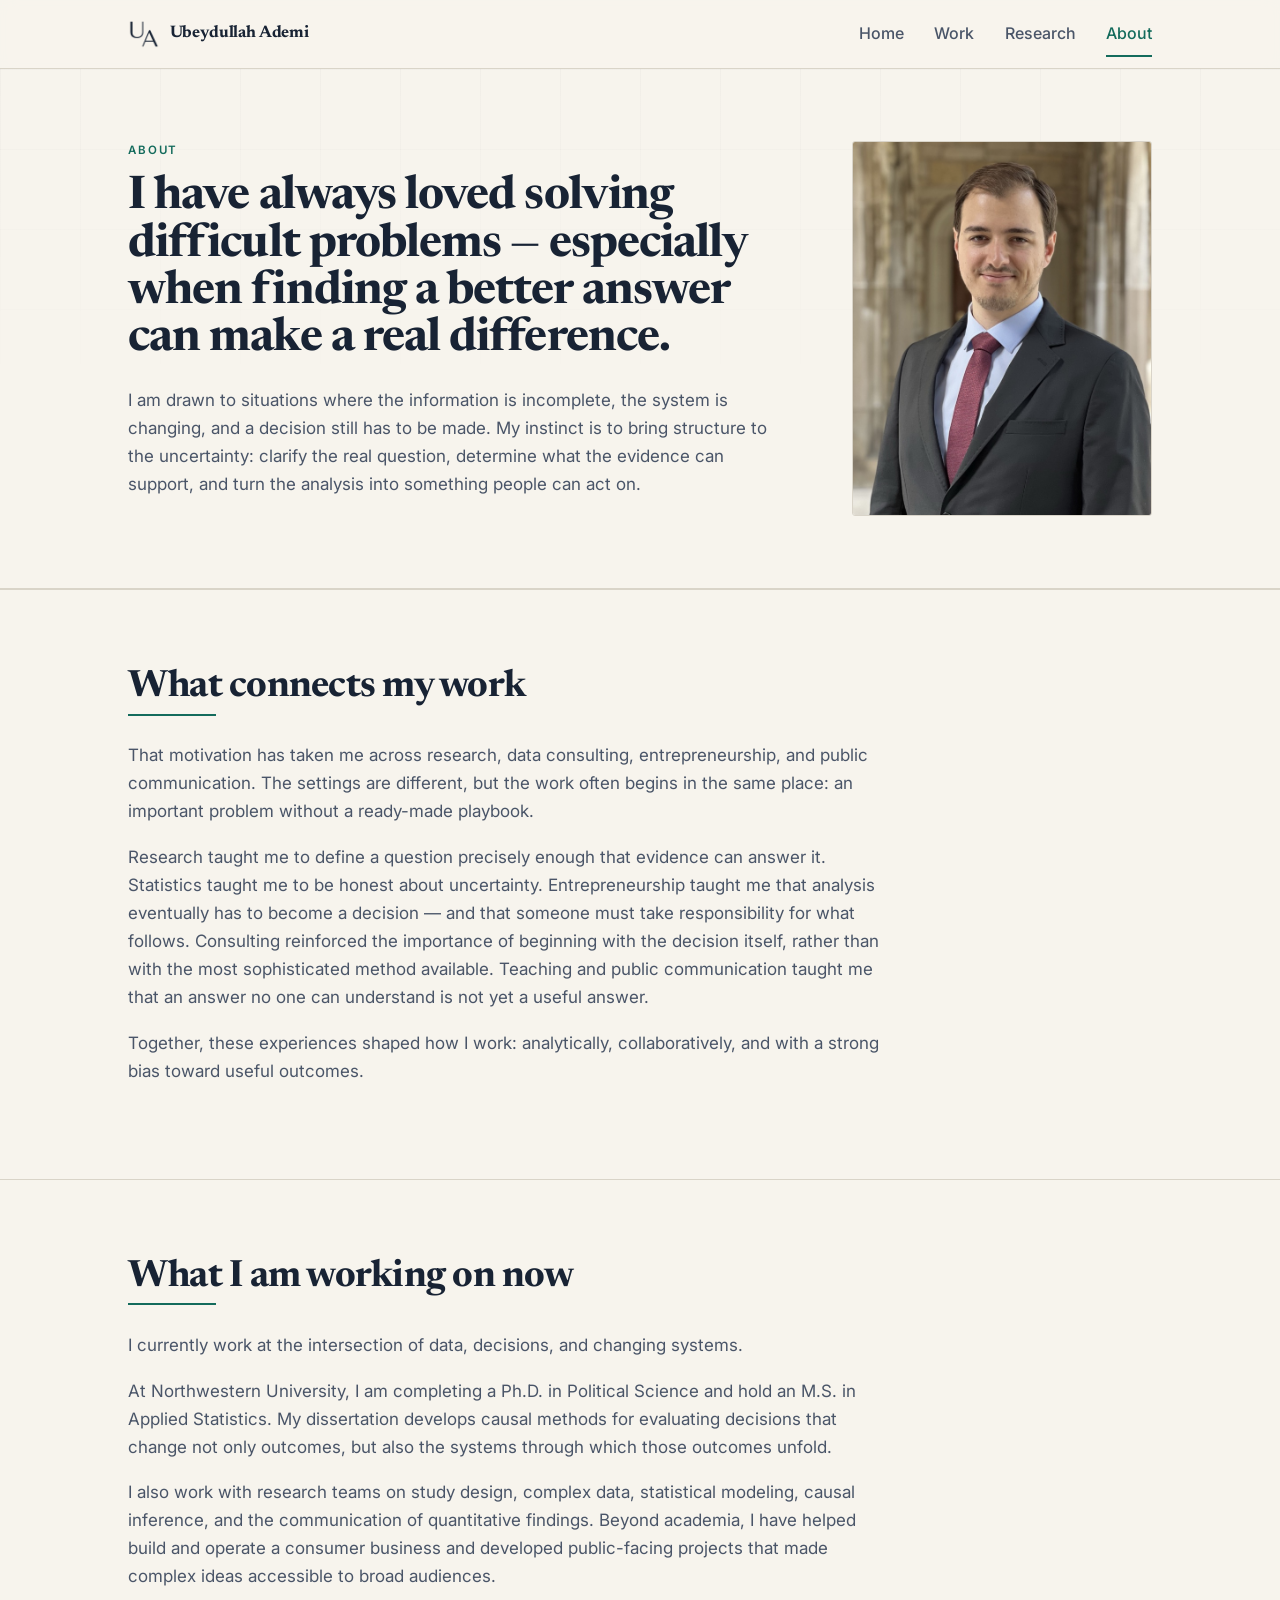
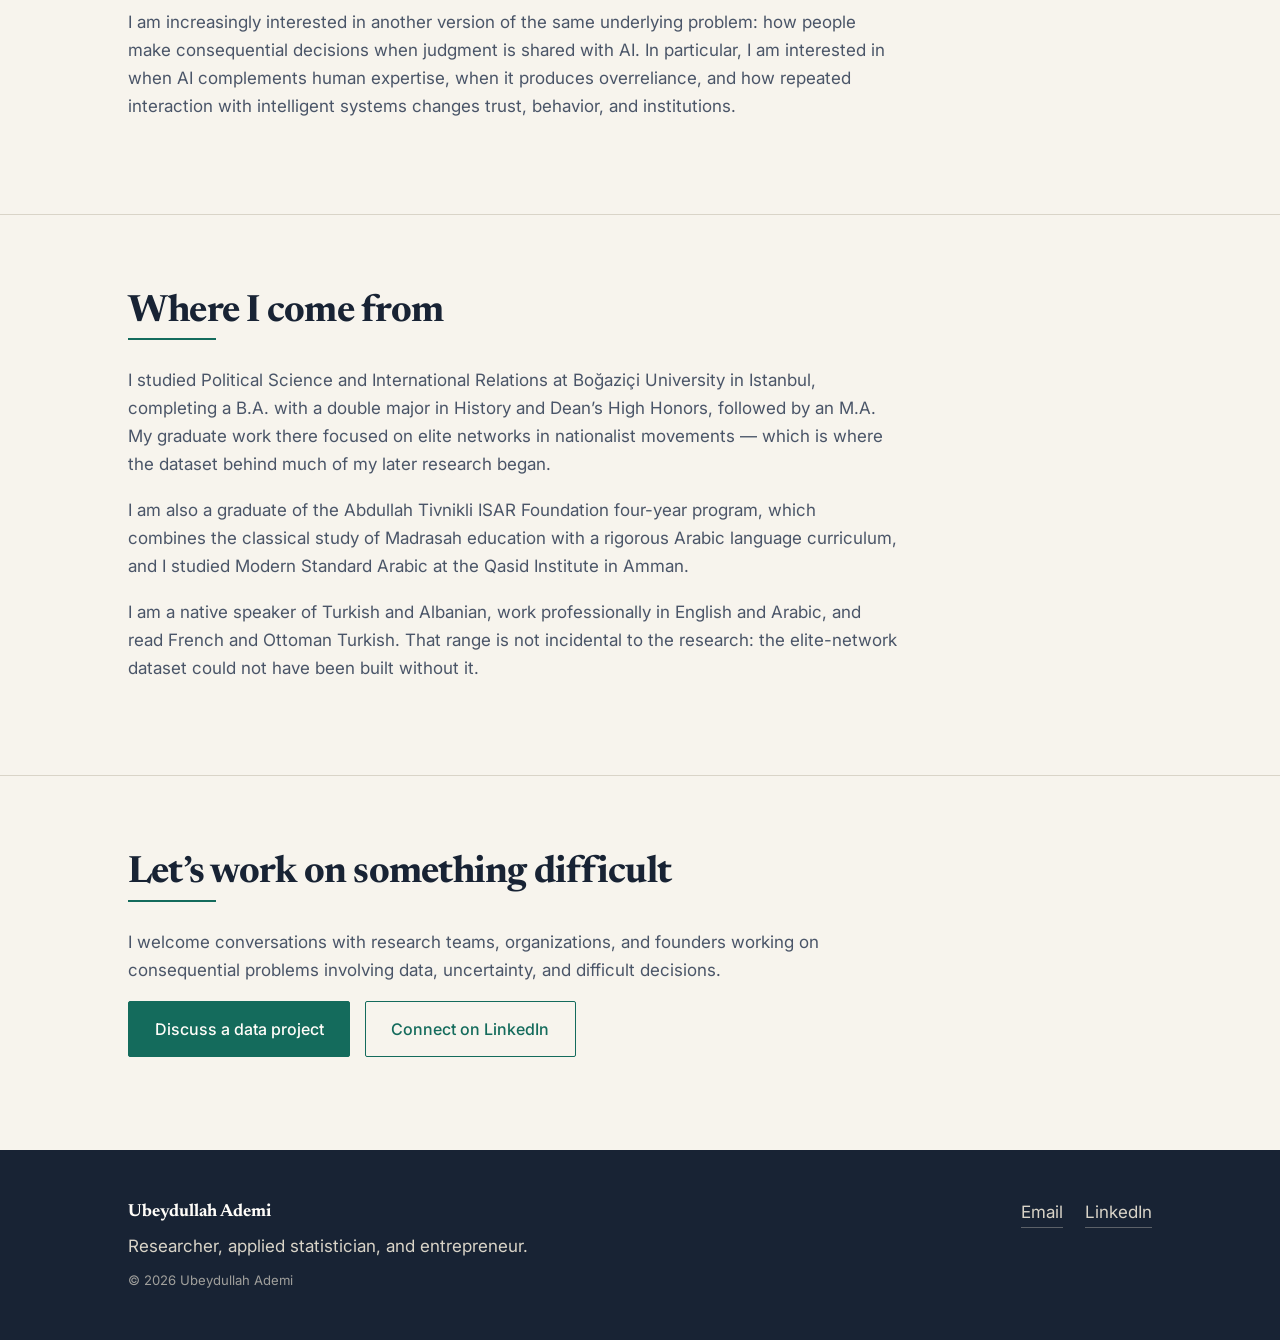
==== commit c190eaa1: "Animation statement as conclusion; pause before analysis; weak paths stay legible; About rewritten a" ====
--- a/about/index.html
+++ b/about/index.html
@@ -3,13 +3,13 @@
 <head>
 <meta charset="utf-8">
 <meta name="viewport" content="width=device-width,initial-scale=1">
-<script>document.documentElement.className+=' js';</script>
+<script>document.documentElement.className+=' js';window.addEventListener('load',function(){setTimeout(function(){function sweep(){var n=document.querySelectorAll('.reveal:not(.is-in)');for(var i=0;i<n.length;i++){var r=n[i].getBoundingClientRect();if(r.top<window.innerHeight*0.95&&r.bottom>0)n[i].classList.add('is-in');}}if(!document.querySelectorAll('.reveal:not(.is-in)').length)return;sweep();window.addEventListener('scroll',sweep,{passive:true});window.addEventListener('resize',sweep,{passive:true});},2500);});</script>
 <title>About | Ubeydullah Ademi</title>
-<meta name="description" content="From archival records on late Ottoman political movements to causal inference, large public datasets, digital media, and building a coffee business.">
+<meta name="description" content="I work on consequential problems where the information is incomplete, the system is changing, and a decision still has to be made — across research, data consulting, entrepreneurship, and public communication.">
 <link rel="canonical" href="https://ubeydullahademi.com/about/">
 <meta property="og:type" content="profile">
 <meta property="og:title" content="About | Ubeydullah Ademi">
-<meta property="og:description" content="How the research, the statistics, and the business fit together.">
+<meta property="og:description" content="Bringing structure to uncertainty — across research, data consulting, entrepreneurship, and public communication.">
 <meta property="og:url" content="https://ubeydullahademi.com/about/">
 <meta property="og:image" content="https://ubeydullahademi.com/assets/social.jpg">
 <meta property="og:image:width" content="1200">
@@ -43,42 +43,44 @@
 <main id="main">
 
 <section class="hero" style="border-bottom:1px solid var(--rule)">
-  <div class="wrap" style="grid-template-columns:1.25fr .75fr">
+  <div class="wrap">
     <div>
       <p class="eyebrow">About</p>
-      <h1 style="font-size:clamp(2.2rem,4.5vw,3.2rem)">The common thread</h1>
-      <p class="intro" style="margin-top:1.2rem">My work has taken me from archival records on late Ottoman nationalist movements to large public datasets, causal inference for evolving networks, digital media, and building a coffee business. The settings differ, but the underlying question is consistent: how do people make consequential decisions inside systems that keep changing around them?</p>
+      <h1 style="font-size:clamp(2rem,4vw,2.9rem)">I have always loved solving difficult problems &mdash; especially when finding a better answer can make a real difference.</h1>
+      <p class="intro" style="margin-top:1.4rem">I am drawn to situations where the information is incomplete, the system is changing, and a decision still has to be made. My instinct is to bring structure to the uncertainty: clarify the real question, determine what the evidence can support, and turn the analysis into something people can act on.</p>
     </div>
-    <img src="/assets/portrait.jpg" alt="Ubeydullah Ademi" width="675" height="900"
-         class="about-portrait">
+    <img class="about-portrait" src="/assets/portrait.jpg" alt="Ubeydullah Ademi" width="675" height="900">
   </div>
 </section>
 
 <section class="section">
   <div class="wrap">
-    <div class="reveal"><h2>What I work on now</h2><span class="rule"></span></div>
+    <div class="reveal"><h2>What connects my work</h2><span class="rule"></span></div>
     <div class="measure reveal reveal-d1">
-      <p>I am completing a Ph.D. in Political Science at Northwestern University, where I also hold an M.S. in Applied Statistics. My dissertation develops causal methods for settings in which an intervention changes not only outcomes, but also the network through which those outcomes unfold.</p>
-      <p>Alongside the dissertation I build research data infrastructure, most recently a public-records dataset of more than 300,000 observations for a National Science Foundation project, and I teach empirical and statistical research methods.</p>
+      <p>That motivation has taken me across research, data consulting, entrepreneurship, and public communication. The settings are different, but the work often begins in the same place: an important problem without a ready-made playbook.</p>
+      <p>Research taught me to define a question precisely enough that evidence can answer it. Statistics taught me to be honest about uncertainty. Entrepreneurship taught me that analysis eventually has to become a decision &mdash; and that someone must take responsibility for what follows. Consulting reinforced the importance of beginning with the decision itself, rather than with the most sophisticated method available. Teaching and public communication taught me that an answer no one can understand is not yet a useful answer.</p>
+      <p>Together, these experiences shaped how I work: analytically, collaboratively, and with a strong bias toward useful outcomes.</p>
     </div>
   </div>
 </section>
 
 <section class="section">
   <div class="wrap">
-    <div class="reveal"><h2>Why the range holds together</h2><span class="rule"></span></div>
+    <div class="reveal"><h2>What I am working on now</h2><span class="rule"></span></div>
     <div class="measure reveal reveal-d1">
-      <p>Research taught me to define a question precisely enough that evidence can answer it. Statistics taught me to be honest about uncertainty. Entrepreneurship taught me something neither of those does: that at some point the analysis stops and you have to decide, with the information you actually have, and then own what follows.</p>
-      <p>Teaching and public writing taught me the last part — that an argument no one can follow is not yet finished.</p>
+      <p>I currently work at the intersection of data, decisions, and changing systems.</p>
+      <p>At Northwestern University, I am completing a Ph.D. in Political Science and hold an M.S. in Applied Statistics. My dissertation develops causal methods for evaluating decisions that change not only outcomes, but also the systems through which those outcomes unfold.</p>
+      <p>I also work with research teams on study design, complex data, statistical modeling, causal inference, and the communication of quantitative findings. Beyond academia, I have helped build and operate a consumer business and developed public-facing projects that made complex ideas accessible to broad audiences.</p>
+      <p>I am increasingly interested in another version of the same underlying problem: how people make consequential decisions when judgment is shared with AI. In particular, I am interested in when AI complements human expertise, when it produces overreliance, and how repeated interaction with intelligent systems changes trust, behavior, and institutions.</p>
     </div>
   </div>
 </section>
 
 <section class="section">
   <div class="wrap">
-    <div class="reveal"><h2>Background</h2><span class="rule"></span></div>
+    <div class="reveal"><h2>Where I come from</h2><span class="rule"></span></div>
     <div class="measure reveal reveal-d1">
-      <p>I studied Political Science and International Relations at Bo&#287;azi&#231;i University in Istanbul, completing a B.A. with a double major in History and Dean&rsquo;s High Honors, followed by an M.A. My graduate work there focused on elite networks in nationalist movements — which is where the dataset behind much of my later research began.</p>
+      <p>I studied Political Science and International Relations at Bo&#287;azi&#231;i University in Istanbul, completing a B.A. with a double major in History and Dean&rsquo;s High Honors, followed by an M.A. My graduate work there focused on elite networks in nationalist movements &mdash; which is where the dataset behind much of my later research began.</p>
       <p>I am also a graduate of the Abdullah Tivnikli ISAR Foundation four-year program, which combines the classical study of Madrasah education with a rigorous Arabic language curriculum, and I studied Modern Standard Arabic at the Qasid Institute in Amman.</p>
       <p>I am a native speaker of Turkish and Albanian, work professionally in English and Arabic, and read French and Ottoman Turkish. That range is not incidental to the research: the elite-network dataset could not have been built without it.</p>
     </div>
@@ -87,12 +89,12 @@
 
 <section class="section">
   <div class="wrap">
-    <div class="reveal"><h2>Get in touch</h2><span class="rule"></span></div>
+    <div class="reveal"><h2>Let&rsquo;s work on something difficult</h2><span class="rule"></span></div>
     <div class="measure reveal reveal-d1">
-      <p>I welcome conversations about applied research, causal inference, entrepreneurship, and difficult problems that do not fit neatly within one field.</p>
+      <p>I welcome conversations with research teams, organizations, and founders working on consequential problems involving data, uncertainty, and difficult decisions.</p>
       <p class="btn-row">
-        <a class="btn" href="mailto:ubeydullahademi2027@u.northwestern.edu">Email me</a>
-        <a class="btn ghost" href="https://www.linkedin.com/in/ubeydullahademi">LinkedIn</a>
+        <a class="btn" href="mailto:ubeydullahademi2027@u.northwestern.edu?subject=Data%20project">Discuss a data project</a>
+        <a class="btn ghost" href="https://www.linkedin.com/in/ubeydullahademi">Connect on LinkedIn</a>
       </p>
     </div>
   </div>
--- a/assets/style.css
+++ b/assets/style.css
@@ -32,8 +32,14 @@
 .wrap{max-width:1120px;margin:0 auto;padding:0 var(--pad)}
 .measure{max-width:var(--measure)}
 
-.skip{position:absolute;left:-9999px;top:0;background:var(--ink);color:var(--surface);padding:.7rem 1.1rem;border:0;z-index:200}
-.skip:focus{left:.5rem;top:.5rem}
+.skip{position:absolute;left:-9999px;top:0;z-index:200;border:0}
+.skip:focus{
+  left:max(var(--pad),calc((100vw - 1120px)/2 + var(--pad)));
+  top:.55rem;
+  background:var(--surface);color:var(--accent);
+  border:1px solid var(--accent);border-radius:2px;
+  padding:.45rem .85rem;font-size:.88rem;font-weight:500;
+}
 :focus-visible{outline:2px solid var(--accent);outline-offset:3px}
 
 /* ---------- typography ---------- */
@@ -153,12 +159,20 @@
    ============================================================ */
 .viz-band{background:var(--bg-2);border-top:1px solid var(--rule);border-bottom:1px solid var(--rule);padding:clamp(2rem,4vw,2.75rem) 0}
 .viz{display:block;width:100%;max-width:960px;margin:0 auto;height:auto;overflow:visible}
-.viz .edge{stroke:var(--rule);stroke-width:1.25;fill:none}
-.viz .rec{fill:var(--body)}
+.viz .try{stroke:#C7BFB0;stroke-width:1.25;fill:none;stroke-linecap:round}
+.viz .link{stroke:var(--rule);stroke-width:1.25;fill:none}
+.viz .qpoint{fill:var(--ink)}
+.viz .obs{fill:var(--body)}
 .viz .path{stroke:var(--accent);stroke-width:2.5;fill:none;stroke-linecap:round}
 .viz .outcome{fill:var(--clay)}
 .viz .label{font-family:var(--sans);font-size:15px;letter-spacing:.1em;text-transform:uppercase;fill:var(--body)}
-.viz-band .cap{text-align:center;max-width:56ch;margin:1rem auto 0;color:var(--body);font-size:.95rem}
+/* the conclusion of the animation, not a caption */
+.viz-band .cap{
+  text-align:center;max-width:38ch;margin:2.1rem auto .6rem;
+  font-family:var(--serif);font-size:clamp(1.2rem,2vw,1.4rem);line-height:1.35;
+  color:var(--ink);letter-spacing:-.01em;
+}
+.viz-band .cap span{display:block}
 /* below 700px the SVG scales too far down for legible in-image text — use real HTML instead */
 .viz-labels{display:none}
 @media(max-width:700px){
@@ -169,30 +183,39 @@
 
 @media(prefers-reduced-motion:no-preference){
   /* start states only when JS is present, so content never hides on failure */
-  .js .viz-band .rec{opacity:0}
-  .js .viz-band .edge{stroke-dasharray:var(--len,240);stroke-dashoffset:var(--len,240)}
-  .js .viz-band .path{stroke-dasharray:1100;stroke-dashoffset:1100}
-  .js .viz-band .outcome{opacity:0}
-  .js .viz-band .label{opacity:0}
-
-  .is-in .rec{animation:settle .62s cubic-bezier(.22,.61,.36,1) forwards}
-  .is-in .edge{animation:draw .5s ease-out forwards}
-  .is-in .path{animation:draw .8s cubic-bezier(.4,0,.2,1) 1.42s forwards}
-  .is-in .outcome{animation:pop .34s cubic-bezier(.22,.61,.36,1) 2.06s forwards,
-                            pulse .5s ease-out 2.42s 1}
+  .js .viz-band .qpoint,.js .viz-band .obs,.js .viz-band .outcome,.js .viz-band .label{opacity:0}
+  .js .viz-band .try,.js .viz-band .link{stroke-dasharray:var(--len,300);stroke-dashoffset:var(--len,300)}
+  .js .viz-band .path{stroke-dasharray:1200;stroke-dashoffset:1200}
+
+  /* 1 — uncertainty: the question, then attempts with no clear destination.
+        the weak attempts fade back but stay legible; they were not wasted. */
+  .is-in .qpoint{animation:pop .34s cubic-bezier(.22,.61,.36,1) .05s forwards}
+  .is-in .t1{animation:draw .62s ease-out .28s forwards, dim .6s ease-out 2.30s forwards}
+  .is-in .t2{animation:draw .62s ease-out .42s forwards, dim .6s ease-out 2.38s forwards}
+  .is-in .t3{animation:draw .68s ease-out .56s forwards}
+  .is-in .tick{animation:draw .2s ease-out 1.05s forwards, dim .6s ease-out 2.38s forwards}
+
+  /* 2 — attempts produce evidence, scattered */
+  .is-in .obs{animation:pop .30s cubic-bezier(.22,.61,.36,1) forwards}
+  .o1{animation-delay:1.15s}.o2{animation-delay:1.20s}.o3{animation-delay:1.25s}
+  .o4{animation-delay:1.30s}.o5{animation-delay:1.35s}.o6{animation-delay:1.40s}
+  .o7{animation-delay:1.45s}.o8{animation-delay:1.50s}.o9{animation-delay:1.55s}
+
+  /* — a beat of stillness here (~0.4s) so the disorder registers before analysis — */
+
+  /* 3 — analysis: what held up draws together, and relationships appear */
+  .is-in .obs.keep{animation:pop .30s cubic-bezier(.22,.61,.36,1) forwards,
+                             gather .6s cubic-bezier(.22,.61,.36,1) 2.25s forwards}
+  .is-in .link{animation:draw .38s ease-out forwards}
+  .k1{animation-delay:2.50s}.k2{animation-delay:2.58s}.k3{animation-delay:2.66s}.k4{animation-delay:2.74s}
+
+  /* 4 — informed action: one route, still curved. runs once, then rests. */
+  .is-in .path{animation:draw .85s cubic-bezier(.4,0,.2,1) 2.84s forwards}
+  .is-in .outcome{animation:pop .34s cubic-bezier(.22,.61,.36,1) 3.58s forwards,
+                            pulse .5s ease-out 3.90s 1}
+
   .is-in .label{animation:fade .42s ease-out forwards}
-
-  .r1{animation-delay:.02s}.r2{animation-delay:.06s}.r3{animation-delay:.10s}
-  .r4{animation-delay:.14s}.r5{animation-delay:.18s}.r6{animation-delay:.22s}
-  .r7{animation-delay:.26s}.r8{animation-delay:.30s}.r9{animation-delay:.34s}
-  .r10{animation-delay:.38s}.r11{animation-delay:.42s}
-
-  .c1{animation-delay:.86s}.c2{animation-delay:.92s}.c3{animation-delay:.98s}
-  .c4{animation-delay:1.04s}.c5{animation-delay:1.10s}.c6{animation-delay:1.16s}
-  .c7{animation-delay:1.22s}.c8{animation-delay:1.28s}.c9{animation-delay:1.34s}
-  .c10{animation-delay:1.40s}
-
-  .g1{animation-delay:1.62s}.g2{animation-delay:1.74s}.g3{animation-delay:1.86s}.g4{animation-delay:2.24s}
+  .g1{animation-delay:.35s}.g2{animation-delay:1.30s}.g3{animation-delay:2.60s}.g4{animation-delay:3.62s}
 
   /* hero copy */
   .js .hero h1,.js .hero .lede,.js .hero .intro,.js .hero .btn-row{opacity:0}
@@ -207,8 +230,9 @@
   .reveal-d1{transition-delay:.08s}.reveal-d2{transition-delay:.16s}.reveal-d3{transition-delay:.24s}
 }
 
-@keyframes settle{from{opacity:0;transform:translate(var(--dx,0),var(--dy,0))}to{opacity:1;transform:none}}
 @keyframes draw{to{stroke-dashoffset:0}}
+@keyframes dim{to{opacity:.34}}
+@keyframes gather{to{transform:translate(var(--gx,0),var(--gy,0))}}
 @keyframes pop{from{opacity:0;transform:scale(.2)}to{opacity:1;transform:none}}
 @keyframes pulse{0%{r:7}55%{r:11}100%{r:7}}
 @keyframes fade{to{opacity:1}}
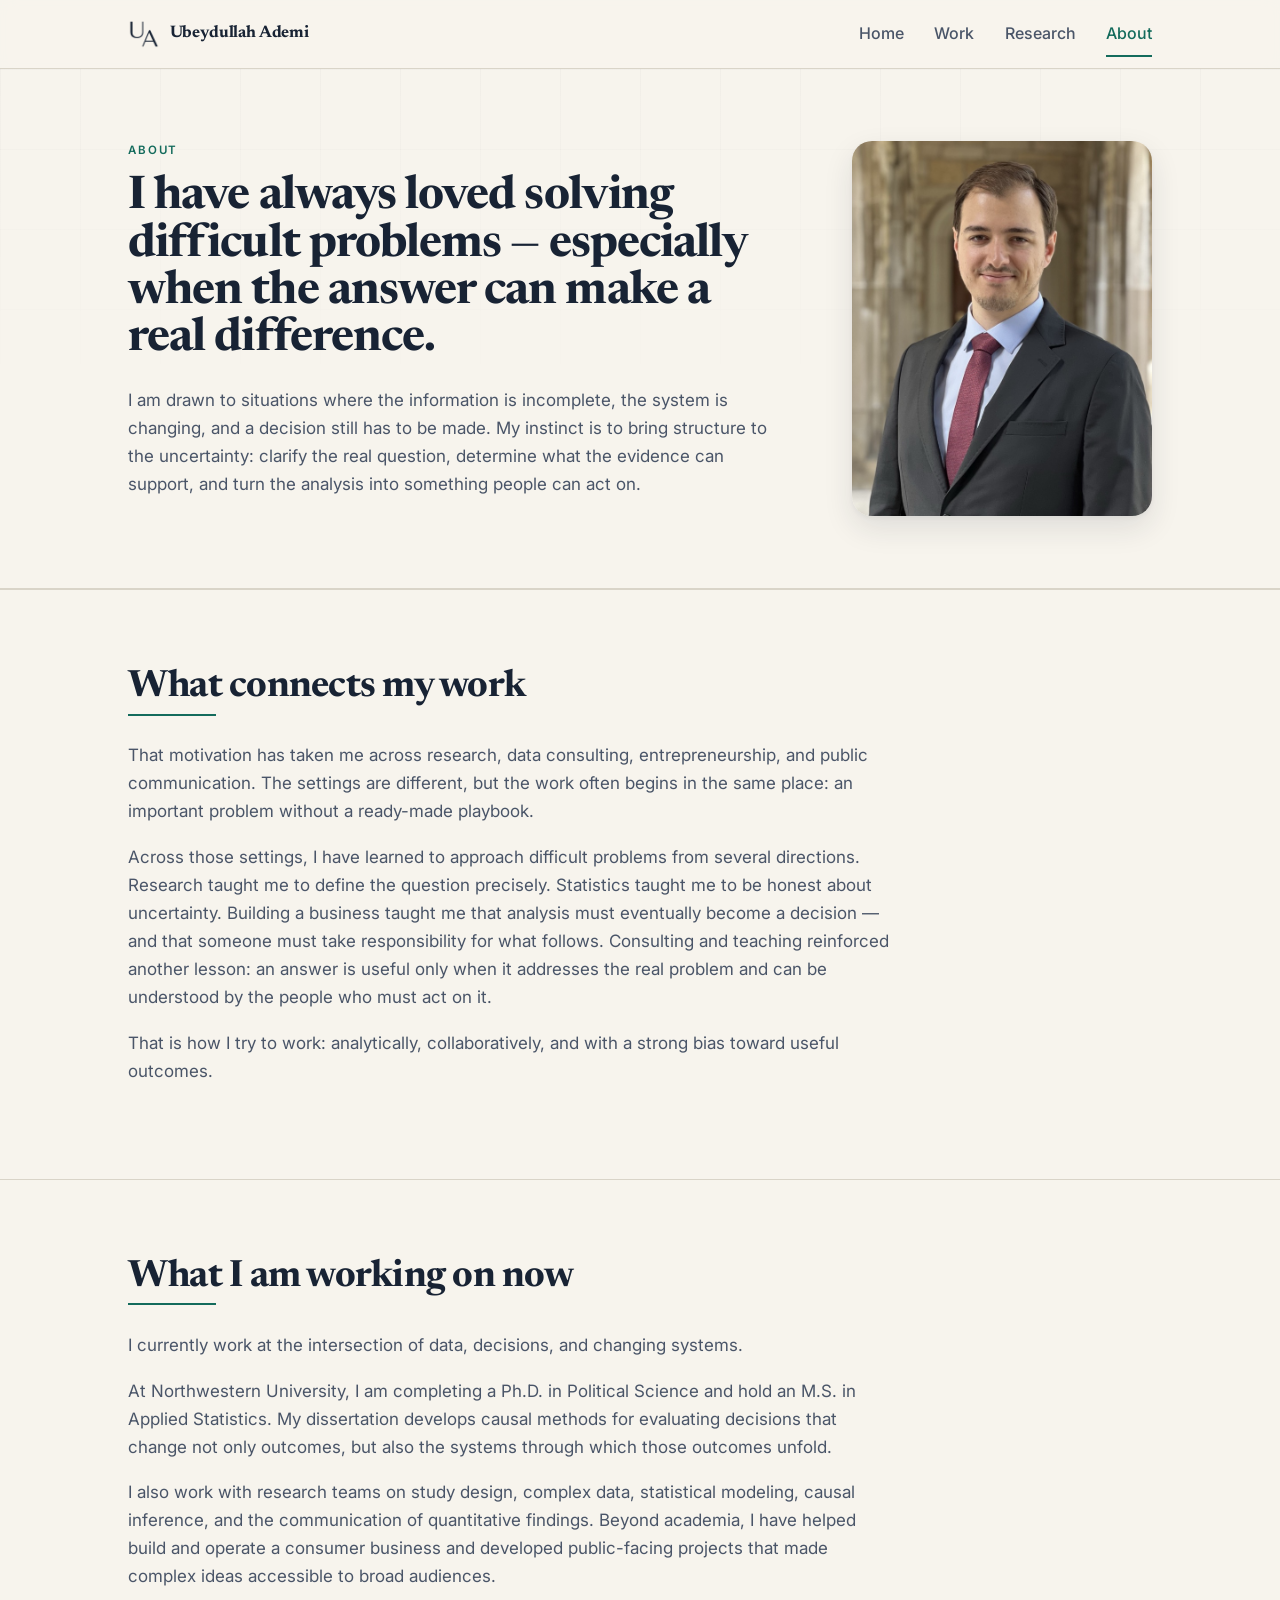
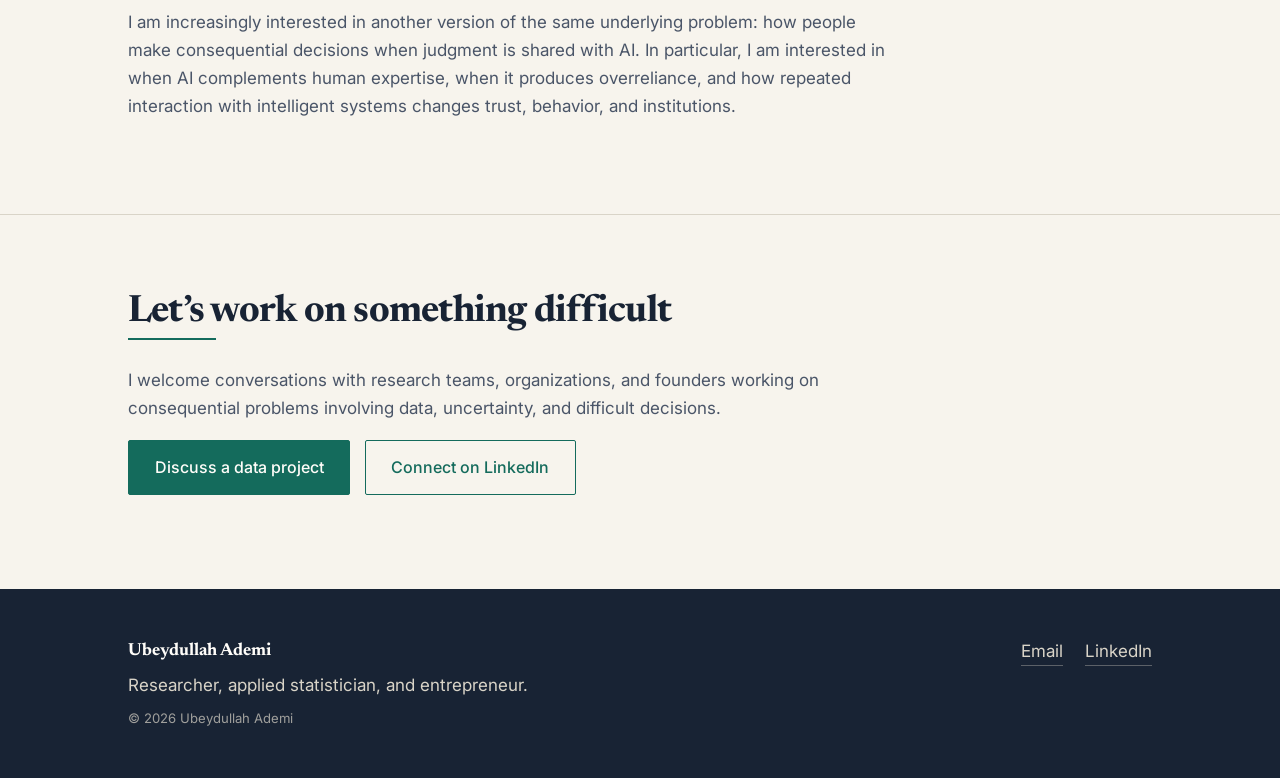
==== commit 7d0209ad: "Add Political Studies article; trim About to four movements; soften hero portrait" ====
--- a/about/index.html
+++ b/about/index.html
@@ -46,7 +46,7 @@
   <div class="wrap">
     <div>
       <p class="eyebrow">About</p>
-      <h1 style="font-size:clamp(2rem,4vw,2.9rem)">I have always loved solving difficult problems &mdash; especially when finding a better answer can make a real difference.</h1>
+      <h1 style="font-size:clamp(2rem,4vw,2.9rem)">I have always loved solving difficult problems &mdash; especially when the answer can make a real difference.</h1>
       <p class="intro" style="margin-top:1.4rem">I am drawn to situations where the information is incomplete, the system is changing, and a decision still has to be made. My instinct is to bring structure to the uncertainty: clarify the real question, determine what the evidence can support, and turn the analysis into something people can act on.</p>
     </div>
     <img class="about-portrait" src="/assets/portrait.jpg" alt="Ubeydullah Ademi" width="675" height="900">
@@ -58,8 +58,8 @@
     <div class="reveal"><h2>What connects my work</h2><span class="rule"></span></div>
     <div class="measure reveal reveal-d1">
       <p>That motivation has taken me across research, data consulting, entrepreneurship, and public communication. The settings are different, but the work often begins in the same place: an important problem without a ready-made playbook.</p>
-      <p>Research taught me to define a question precisely enough that evidence can answer it. Statistics taught me to be honest about uncertainty. Entrepreneurship taught me that analysis eventually has to become a decision &mdash; and that someone must take responsibility for what follows. Consulting reinforced the importance of beginning with the decision itself, rather than with the most sophisticated method available. Teaching and public communication taught me that an answer no one can understand is not yet a useful answer.</p>
-      <p>Together, these experiences shaped how I work: analytically, collaboratively, and with a strong bias toward useful outcomes.</p>
+      <p>Across those settings, I have learned to approach difficult problems from several directions. Research taught me to define the question precisely. Statistics taught me to be honest about uncertainty. Building a business taught me that analysis must eventually become a decision &mdash; and that someone must take responsibility for what follows. Consulting and teaching reinforced another lesson: an answer is useful only when it addresses the real problem and can be understood by the people who must act on it.</p>
+      <p>That is how I try to work: analytically, collaboratively, and with a strong bias toward useful outcomes.</p>
     </div>
   </div>
 </section>
@@ -72,17 +72,6 @@
       <p>At Northwestern University, I am completing a Ph.D. in Political Science and hold an M.S. in Applied Statistics. My dissertation develops causal methods for evaluating decisions that change not only outcomes, but also the systems through which those outcomes unfold.</p>
       <p>I also work with research teams on study design, complex data, statistical modeling, causal inference, and the communication of quantitative findings. Beyond academia, I have helped build and operate a consumer business and developed public-facing projects that made complex ideas accessible to broad audiences.</p>
       <p>I am increasingly interested in another version of the same underlying problem: how people make consequential decisions when judgment is shared with AI. In particular, I am interested in when AI complements human expertise, when it produces overreliance, and how repeated interaction with intelligent systems changes trust, behavior, and institutions.</p>
-    </div>
-  </div>
-</section>
-
-<section class="section">
-  <div class="wrap">
-    <div class="reveal"><h2>Where I come from</h2><span class="rule"></span></div>
-    <div class="measure reveal reveal-d1">
-      <p>I studied Political Science and International Relations at Bo&#287;azi&#231;i University in Istanbul, completing a B.A. with a double major in History and Dean&rsquo;s High Honors, followed by an M.A. My graduate work there focused on elite networks in nationalist movements &mdash; which is where the dataset behind much of my later research began.</p>
-      <p>I am also a graduate of the Abdullah Tivnikli ISAR Foundation four-year program, which combines the classical study of Madrasah education with a rigorous Arabic language curriculum, and I studied Modern Standard Arabic at the Qasid Institute in Amman.</p>
-      <p>I am a native speaker of Turkish and Albanian, work professionally in English and Arabic, and read French and Ottoman Turkish. That range is not incidental to the research: the elite-network dataset could not have been built without it.</p>
     </div>
   </div>
 </section>
--- a/assets/style.css
+++ b/assets/style.css
@@ -77,12 +77,14 @@
 .hero h1{margin-bottom:1.1rem}
 
 .hero-portrait{
-  width:100%;max-width:200px;aspect-ratio:4/5;object-fit:cover;object-position:50% 18%;
-  border-radius:3px;margin-left:auto;border:1px solid var(--rule);filter:saturate(.92);
+  width:100%;max-width:210px;aspect-ratio:4/5;object-fit:cover;object-position:50% 30%;
+  border-radius:20px;margin-left:auto;border:0;filter:saturate(.94);
+  box-shadow:0 12px 30px rgba(24,35,52,.11), 0 2px 6px rgba(24,35,52,.05);
 }
 .about-portrait{
   width:100%;max-width:300px;aspect-ratio:4/5;object-fit:cover;object-position:50% 20%;
-  border-radius:3px;margin-left:auto;border:1px solid var(--rule);filter:saturate(.92);
+  border-radius:20px;margin-left:auto;border:0;filter:saturate(.94);
+  box-shadow:0 12px 30px rgba(24,35,52,.11), 0 2px 6px rgba(24,35,52,.05);
 }
 
 .btn-row{display:flex;gap:.9rem;flex-wrap:wrap;margin-top:.4rem}
